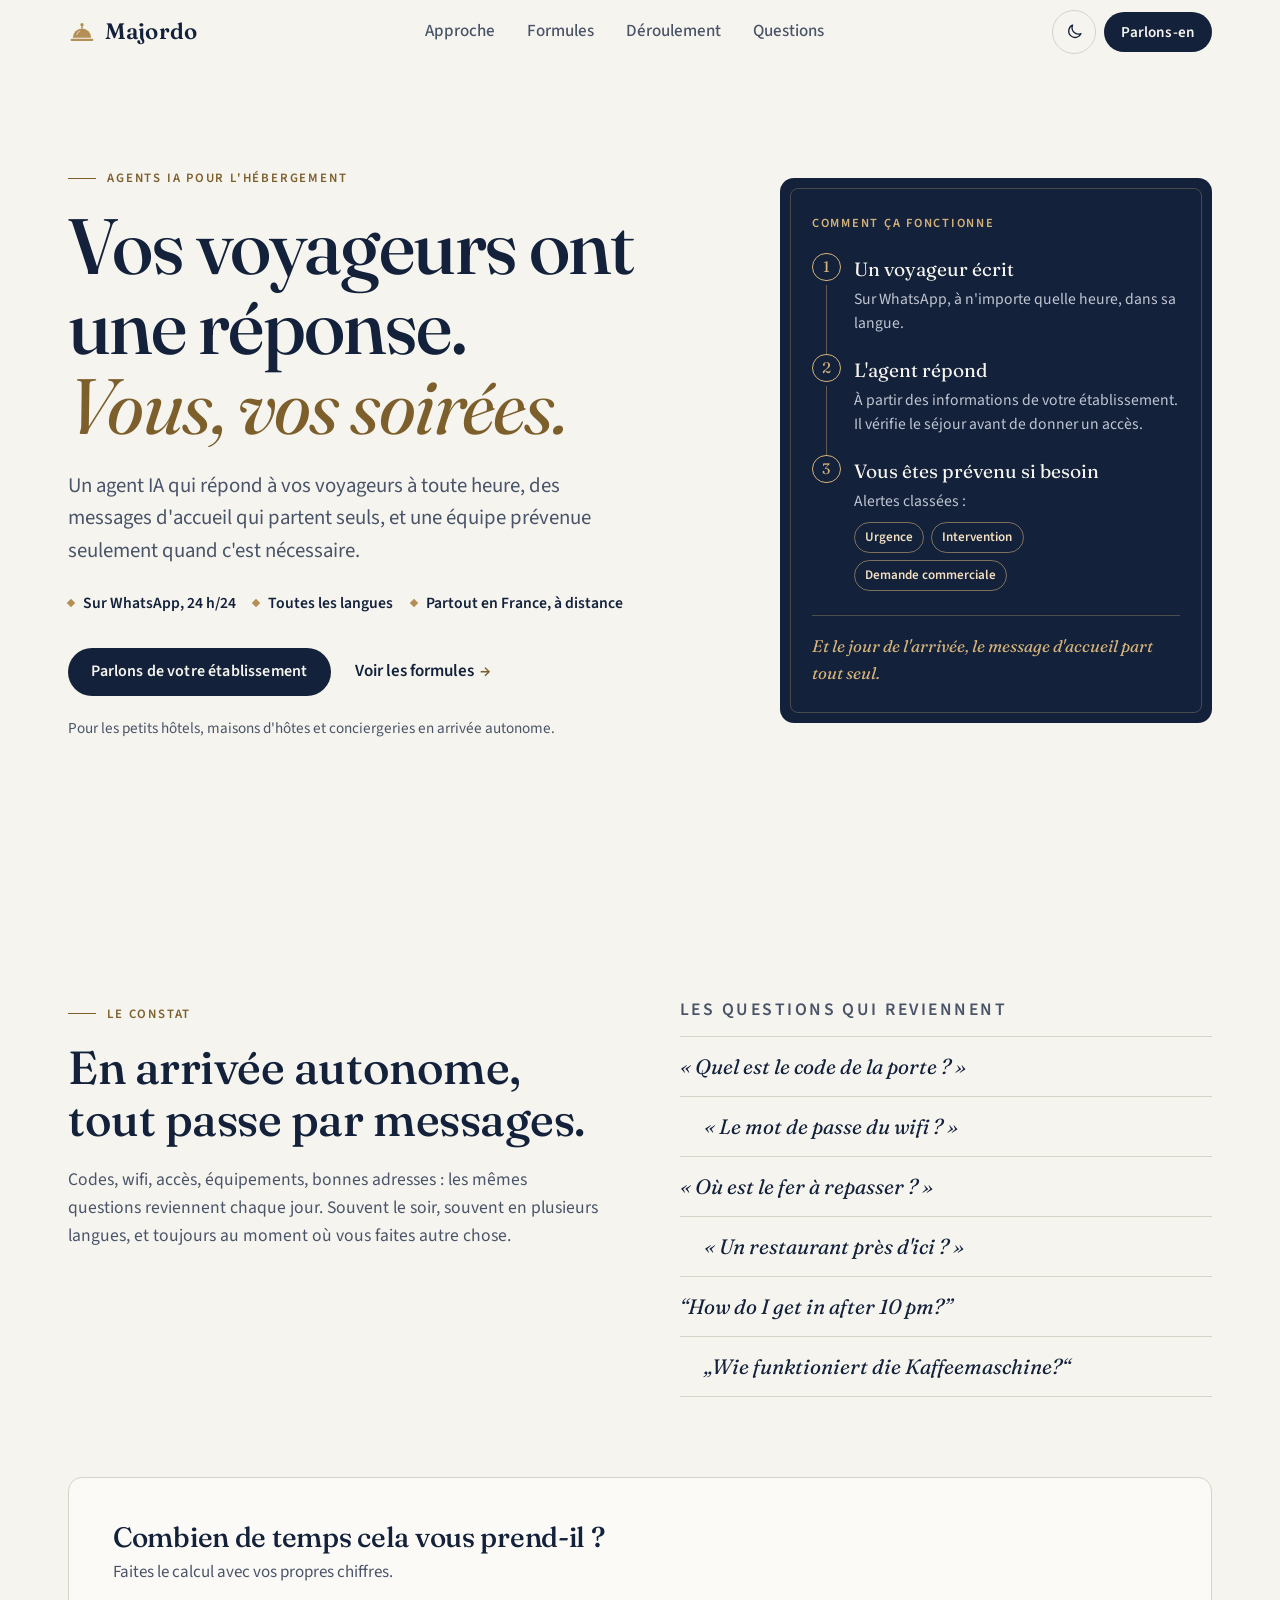
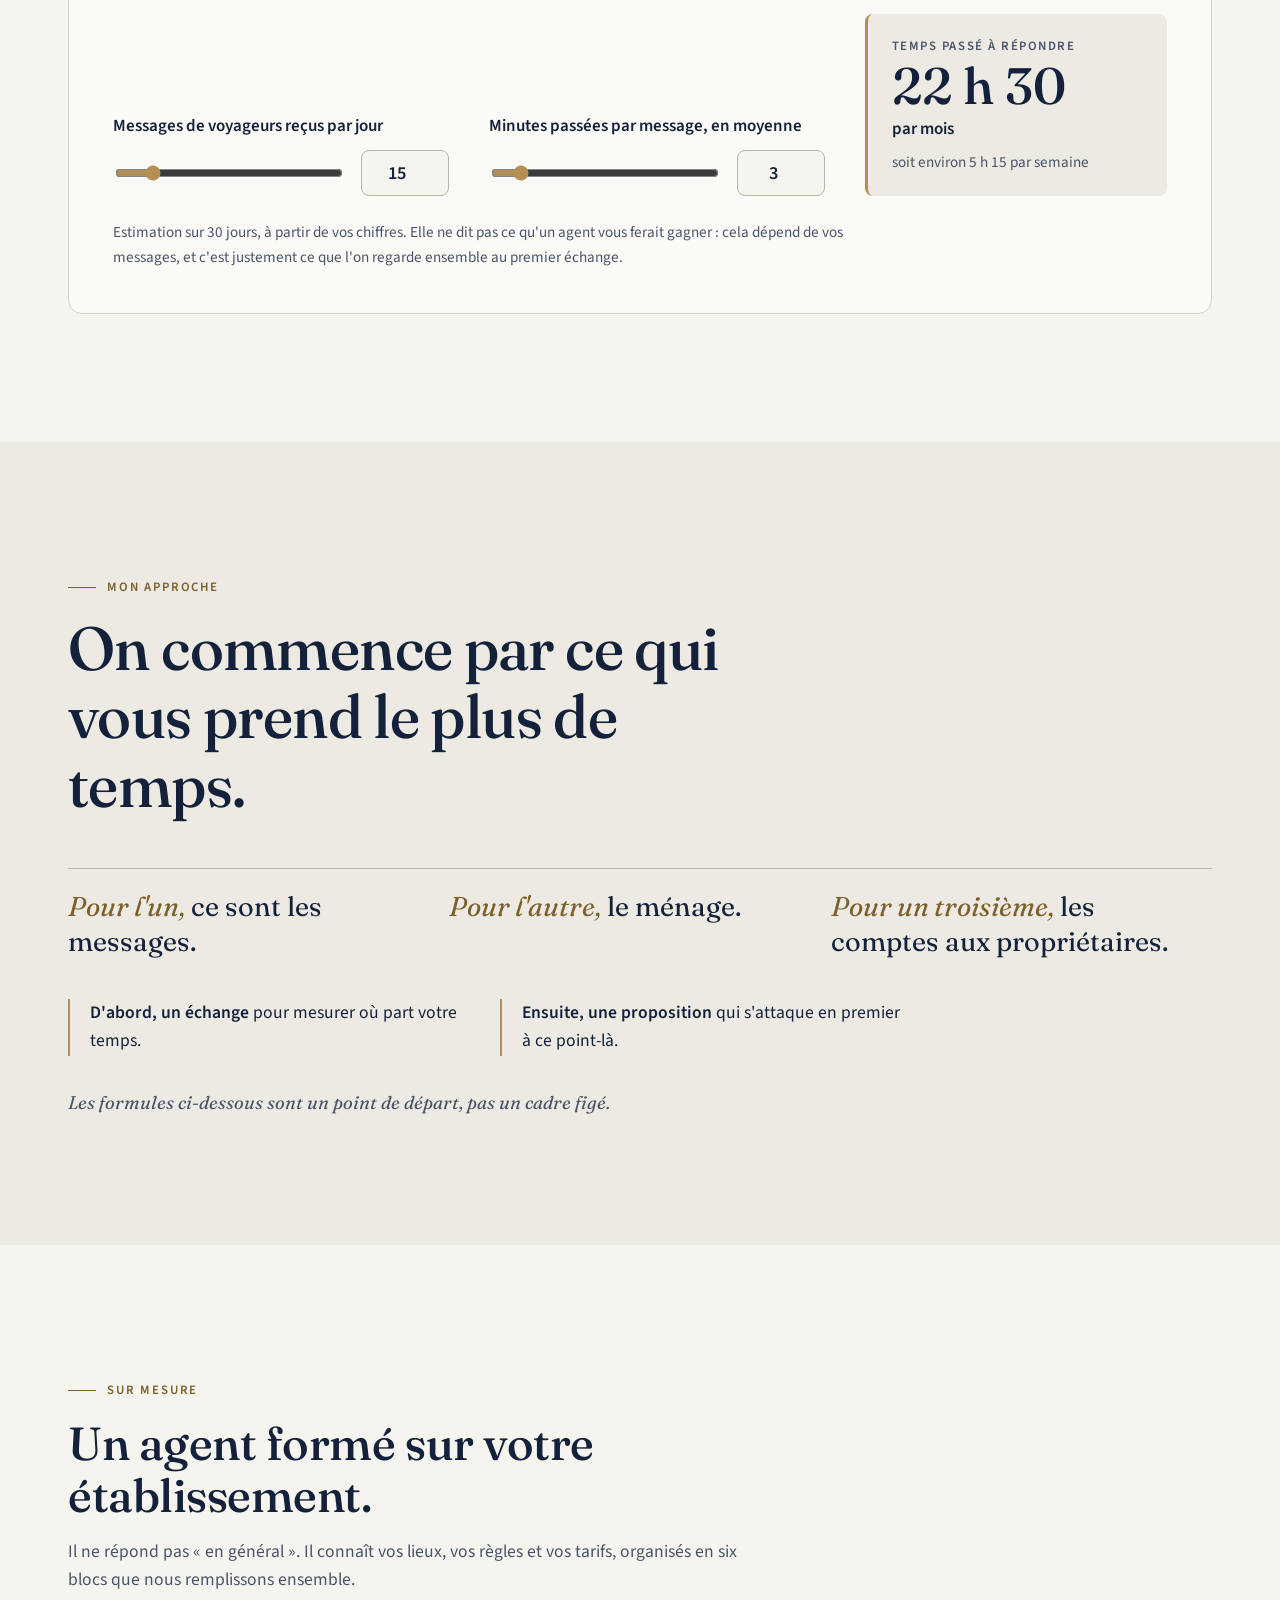
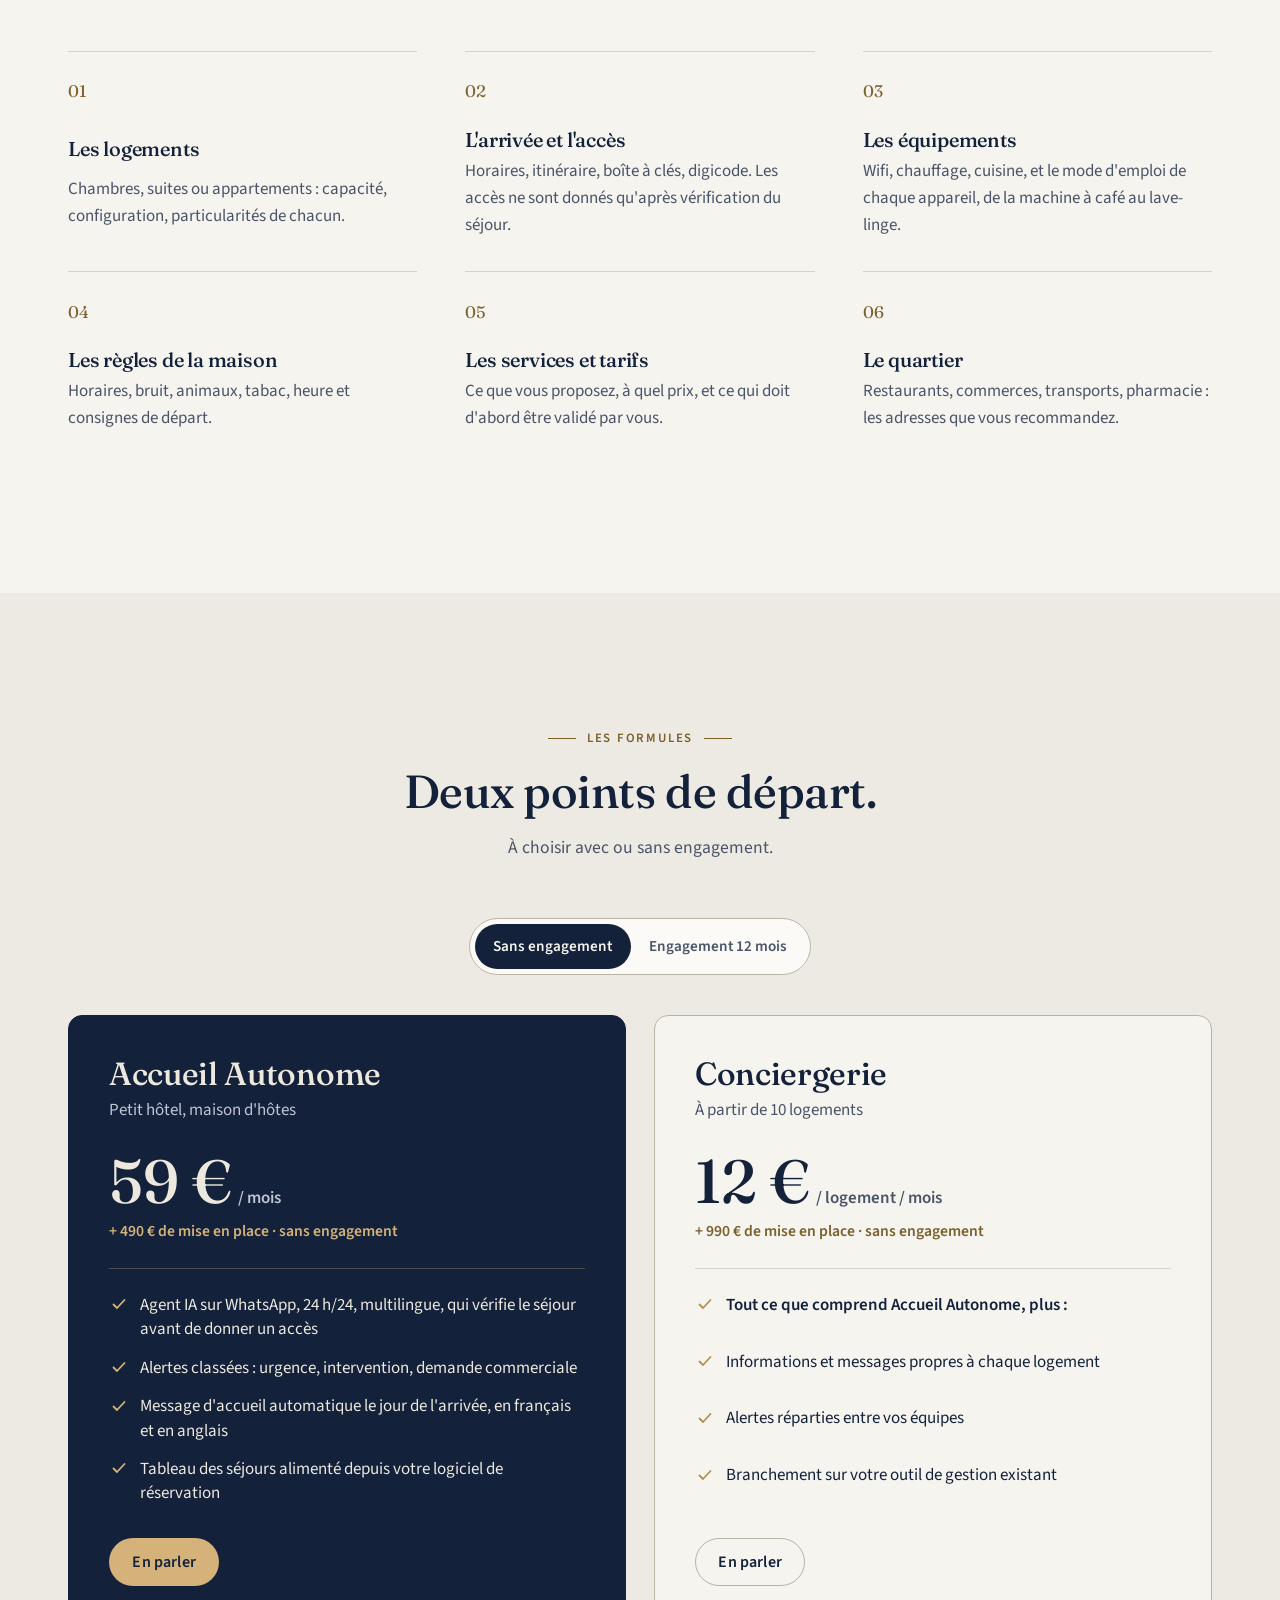
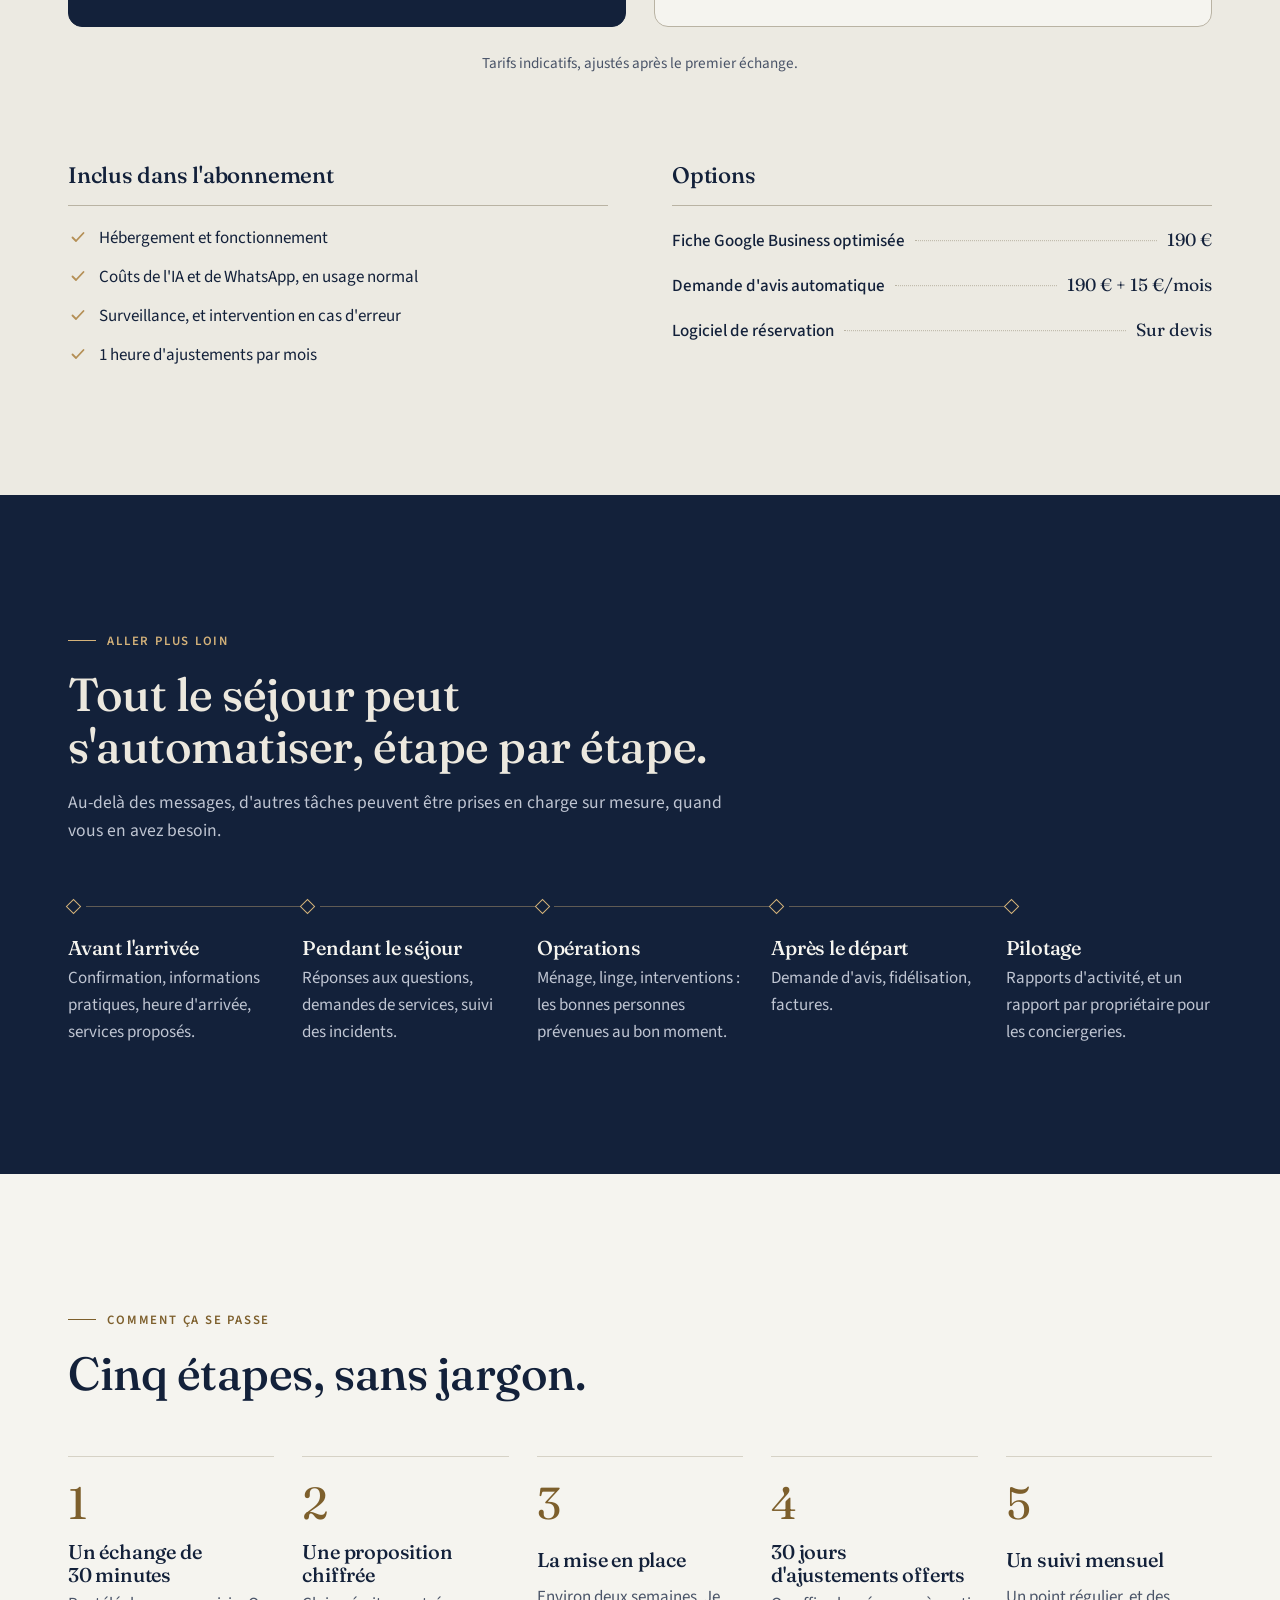
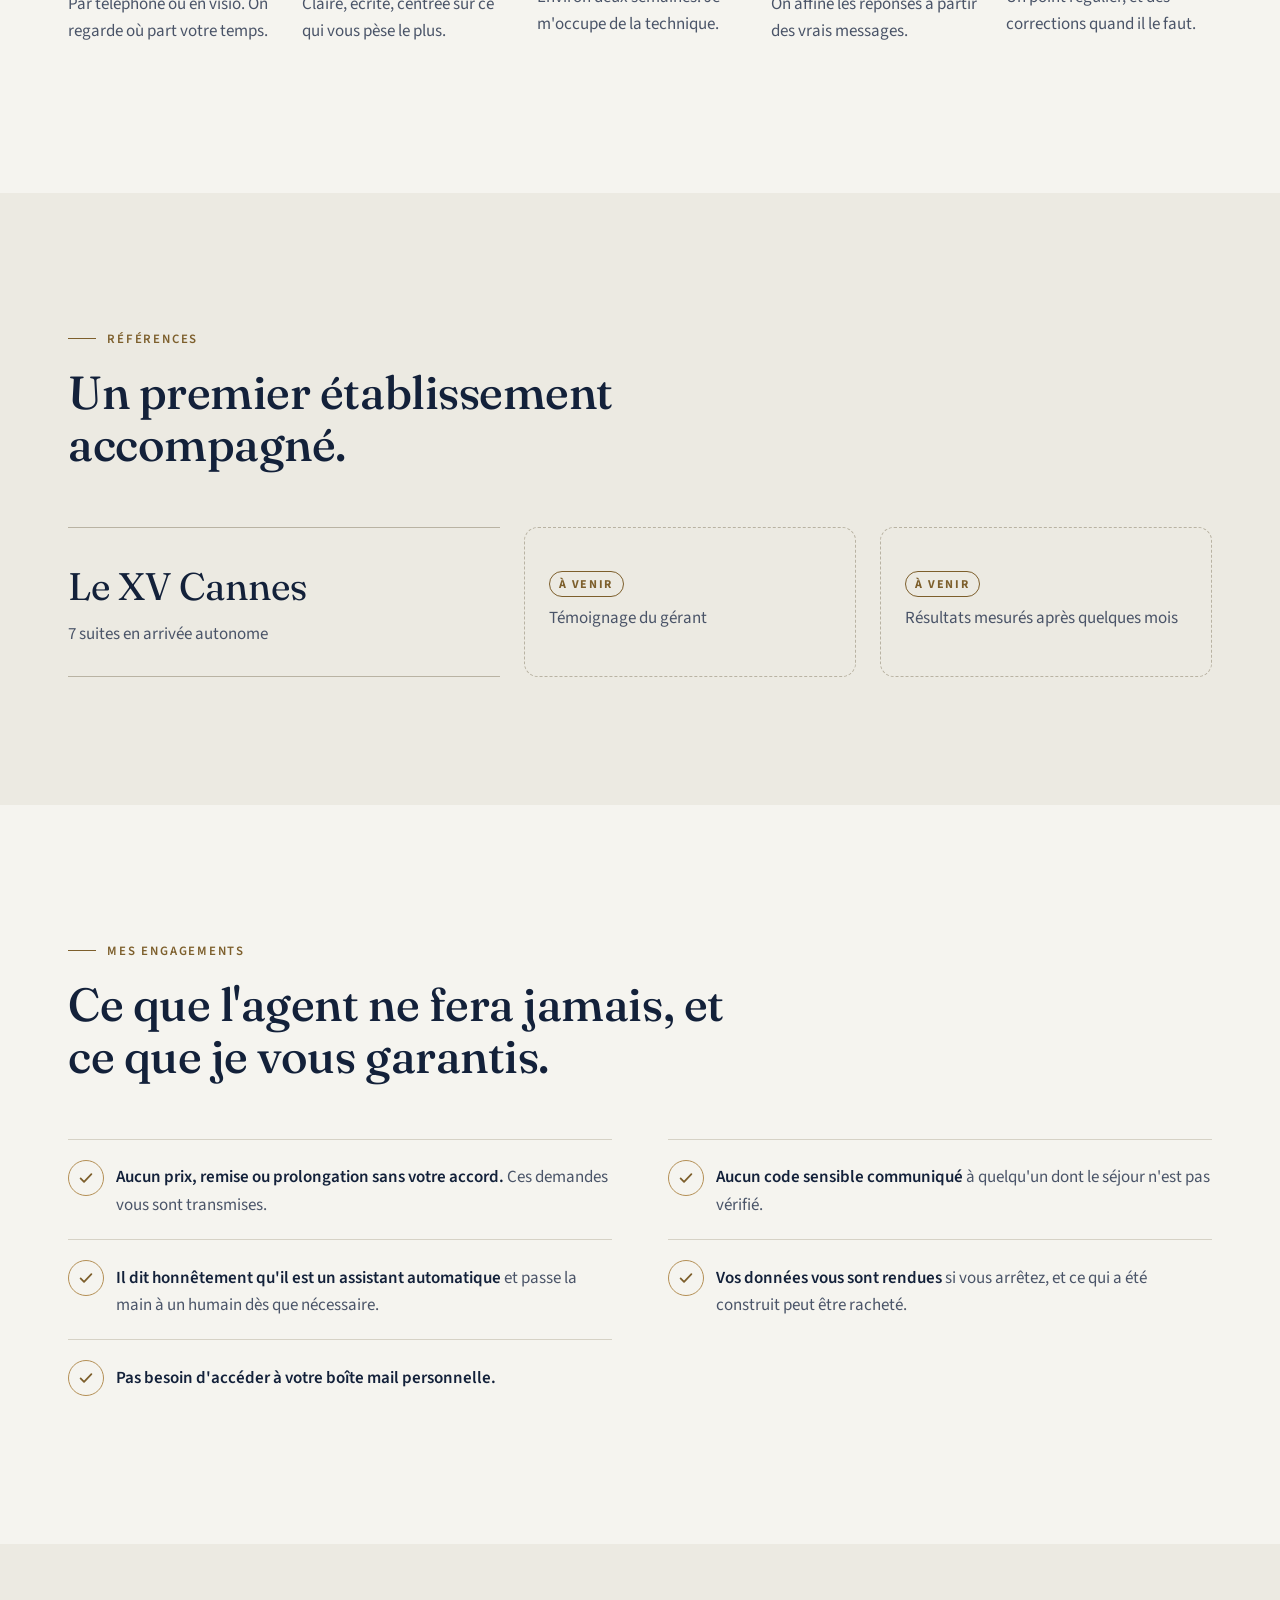
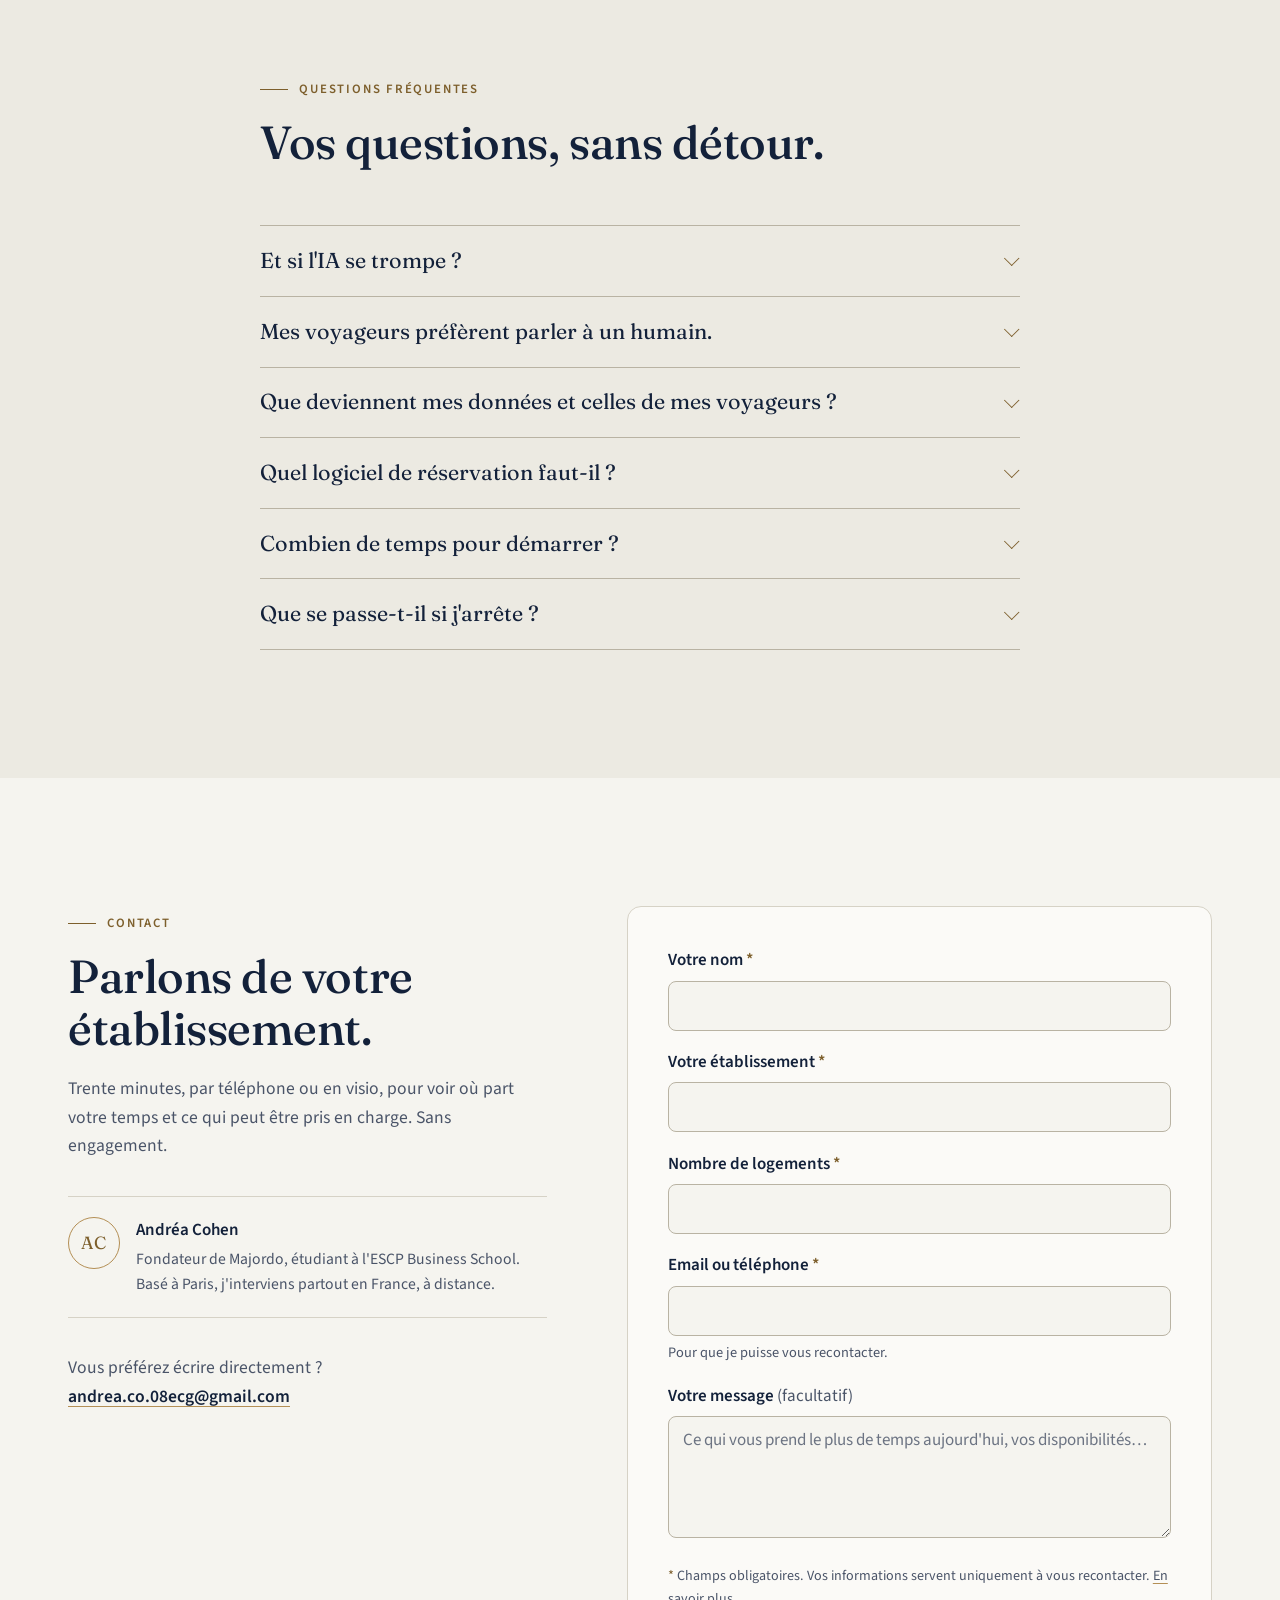
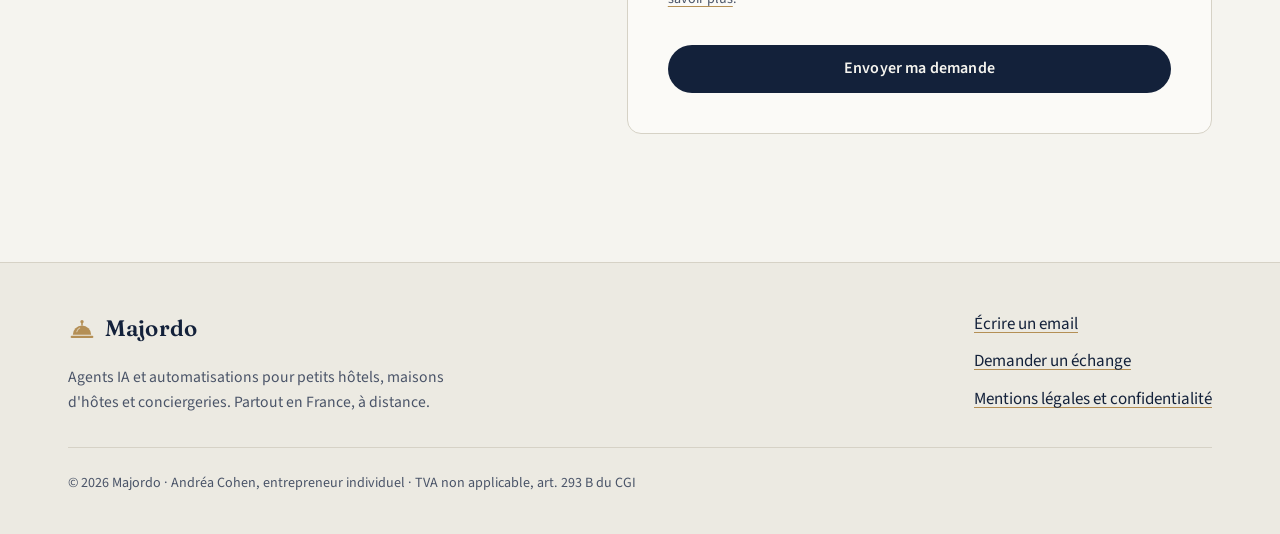
==== index.html @ 2e5bc63c "Site vitrine Majordo : accueil, mentions légales, styles, script et README Co-Authored-By: Claude Op" ====
<!doctype html>
<html lang="fr">
<head>
  <meta charset="utf-8">
  <meta name="viewport" content="width=device-width, initial-scale=1">
  <title>Majordo — Agent IA et automatisations pour petits hôtels et conciergeries</title>
  <meta name="description" content="Majordo installe un agent IA qui répond à vos voyageurs sur WhatsApp, 24 h/24 et dans toutes les langues, envoie les messages d'accueil et ne prévient votre équipe que lorsque c'est nécessaire. Petits hôtels, maisons d'hôtes, conciergeries, partout en France.">
  <meta name="theme-color" content="#F5F4EF" media="(prefers-color-scheme: light)">
  <meta name="theme-color" content="#0D1524" media="(prefers-color-scheme: dark)">
  <link rel="canonical" href="https://majordo.fr/">

  <!-- Open Graph (partage sur WhatsApp, LinkedIn, etc.) -->
  <meta property="og:type" content="website">
  <meta property="og:locale" content="fr_FR">
  <meta property="og:site_name" content="Majordo">
  <meta property="og:title" content="Majordo — Vos voyageurs ont une réponse. Vous, vos soirées.">
  <meta property="og:description" content="Un agent IA qui répond à vos voyageurs à toute heure, des messages d'accueil qui partent seuls, une équipe prévenue seulement quand c'est nécessaire.">
  <meta property="og:url" content="https://majordo.fr/">
  <meta property="og:image" content="https://majordo.fr/assets/og-image.png">
  <meta property="og:image:width" content="1200">
  <meta property="og:image:height" content="630">
  <meta property="og:image:alt" content="Logo Majordo, une cloche de réception, et le titre : Vos voyageurs ont une réponse. Vous, vos soirées.">
  <meta name="twitter:card" content="summary_large_image">

  <link rel="icon" href="assets/favicon.svg" type="image/svg+xml">
  <link rel="apple-touch-icon" href="assets/apple-touch-icon.png">

  <link rel="preconnect" href="https://fonts.googleapis.com">
  <link rel="preconnect" href="https://fonts.gstatic.com" crossorigin>
  <link rel="stylesheet" href="https://fonts.googleapis.com/css2?family=Fraunces:ital,opsz,wght@0,9..144,400;0,9..144,500;0,9..144,600;1,9..144,400;1,9..144,500&family=Source+Sans+3:wght@400;500;600;700&display=swap">
  <link rel="stylesheet" href="styles.css">

  <!-- Applique le thème choisi avant l'affichage (évite un flash) -->
  <script>
    (function () {
      document.documentElement.classList.add("js");
      try {
        var t = localStorage.getItem("majordo-theme");
        if (t === "light" || t === "dark") document.documentElement.setAttribute("data-theme", t);
      } catch (e) {}
    })();
  </script>
</head>
<body>
  <a class="skip-link" href="#contenu">Aller au contenu</a>

  <!-- Symbole du logo, réutilisé dans la page -->
  <svg width="0" height="0" style="position:absolute" aria-hidden="true" focusable="false">
    <symbol id="cloche" viewBox="0 0 32 32">
      <circle cx="16" cy="7.6" r="1.9" fill="currentColor"/>
      <rect x="15.1" y="9" width="1.8" height="3" fill="currentColor"/>
      <path d="M5.5 22.5a10.5 10.5 0 0 1 21 0z" fill="currentColor"/>
      <path d="M10 19.2a6.6 6.6 0 0 1 3.4-4.3" fill="none" stroke="var(--logo-shine, #fff)" stroke-width="1.2" stroke-linecap="round" opacity=".55"/>
      <rect x="3" y="23.8" width="26" height="2.6" rx="1.3" fill="currentColor"/>
    </symbol>
    <symbol id="coche" viewBox="0 0 20 20">
      <path d="M4.5 10.5l3.5 3.5 7.5-8" fill="none" stroke="currentColor" stroke-width="1.8" stroke-linecap="round" stroke-linejoin="round"/>
    </symbol>
  </svg>

  <header class="site-header" id="haut">
    <div class="container header-inner">
      <a class="logo" href="#haut" aria-label="Majordo, retour en haut de page">
        <svg class="logo-mark" aria-hidden="true"><use href="#cloche"/></svg>
        <span class="logo-word">Majordo</span>
      </a>
      <nav class="main-nav" aria-label="Navigation principale">
        <ul>
          <li><a href="#approche">Approche</a></li>
          <li><a href="#formules">Formules</a></li>
          <li><a href="#deroulement">Déroulement</a></li>
          <li><a href="#faq">Questions</a></li>
        </ul>
      </nav>
      <div class="header-actions">
        <button class="theme-toggle" type="button" aria-label="Activer le mode sombre" data-theme-toggle>
          <svg class="icon-moon" viewBox="0 0 24 24" aria-hidden="true"><path d="M20 14.5A8 8 0 0 1 9.5 4a8 8 0 1 0 10.5 10.5z" fill="none" stroke="currentColor" stroke-width="1.6" stroke-linejoin="round"/></svg>
          <svg class="icon-sun" viewBox="0 0 24 24" aria-hidden="true"><circle cx="12" cy="12" r="4" fill="none" stroke="currentColor" stroke-width="1.6"/><path d="M12 2.5v2.2M12 19.3v2.2M2.5 12h2.2M19.3 12h2.2M5.3 5.3l1.6 1.6M17.1 17.1l1.6 1.6M5.3 18.7l1.6-1.6M17.1 6.9l1.6-1.6" stroke="currentColor" stroke-width="1.6" stroke-linecap="round"/></svg>
        </button>
        <a class="btn btn-small" href="#contact">Parlons-en</a>
      </div>
    </div>
  </header>

  <main id="contenu">

    <!-- 1. HÉROS -->
    <section class="hero" aria-labelledby="titre-principal">
      <div class="container hero-grid">
        <div class="hero-text">
          <p class="eyebrow">Agents IA pour l'hébergement</p>
          <h1 id="titre-principal">Vos voyageurs ont une réponse. <em>Vous, vos soirées.</em></h1>
          <p class="lead">Un agent IA qui répond à vos voyageurs à toute heure, des messages d'accueil qui partent seuls, et une équipe prévenue seulement quand c'est nécessaire.</p>
          <ul class="hero-points" aria-label="En bref">
            <li>Sur WhatsApp, 24 h/24</li>
            <li>Toutes les langues</li>
            <li>Partout en France, à distance</li>
          </ul>
          <div class="hero-cta">
            <a class="btn btn-primary" href="#contact">Parlons de votre établissement</a>
            <a class="link-arrow" href="#formules">Voir les formules</a>
          </div>
          <p class="hero-for">Pour les petits hôtels, maisons d'hôtes et conciergeries en arrivée autonome.</p>
        </div>

        <figure class="flow" aria-labelledby="flow-titre">
          <figcaption id="flow-titre" class="flow-title">Comment ça fonctionne</figcaption>
          <ol class="flow-steps">
            <li>
              <span class="flow-step-title">Un voyageur écrit</span>
              <span class="flow-step-text">Sur WhatsApp, à n'importe quelle heure, dans sa langue.</span>
            </li>
            <li>
              <span class="flow-step-title">L'agent répond</span>
              <span class="flow-step-text">À partir des informations de votre établissement. Il vérifie le séjour avant de donner un accès.</span>
            </li>
            <li>
              <span class="flow-step-title">Vous êtes prévenu si besoin</span>
              <span class="flow-step-text">Alertes classées&nbsp;:</span>
              <span class="flow-tags"><span>Urgence</span><span>Intervention</span><span>Demande commerciale</span></span>
            </li>
          </ol>
          <p class="flow-foot">Et le jour de l'arrivée, le message d'accueil part tout seul.</p>
        </figure>
      </div>
    </section>

    <!-- 2. LE CONSTAT + CALCULATEUR -->
    <section class="section" id="constat" aria-labelledby="titre-constat">
      <div class="container">
        <div class="split">
          <div>
            <p class="eyebrow">Le constat</p>
            <h2 id="titre-constat">En arrivée autonome, tout passe par messages.</h2>
            <p>Codes, wifi, accès, équipements, bonnes adresses&nbsp;: les mêmes questions reviennent chaque jour. Souvent le soir, souvent en plusieurs langues, et toujours au moment où vous faites autre chose.</p>
          </div>
          <div class="questions">
            <p class="questions-label">Les questions qui reviennent</p>
            <ul>
              <li lang="fr">«&nbsp;Quel est le code de la porte&nbsp;?&nbsp;»</li>
              <li lang="fr">«&nbsp;Le mot de passe du wifi&nbsp;?&nbsp;»</li>
              <li lang="fr">«&nbsp;Où est le fer à repasser&nbsp;?&nbsp;»</li>
              <li lang="fr">«&nbsp;Un restaurant près d'ici&nbsp;?&nbsp;»</li>
              <li lang="en">“How do I get in after 10 pm?”</li>
              <li lang="de">„Wie funktioniert die Kaffeemaschine?“</li>
            </ul>
          </div>
        </div>

        <div class="calc" id="calculateur" aria-labelledby="titre-calc">
          <div class="calc-head">
            <h3 id="titre-calc">Combien de temps cela vous prend-il&nbsp;?</h3>
            <p>Faites le calcul avec vos propres chiffres.</p>
          </div>
          <form class="calc-form" data-calc onsubmit="return false">
            <div class="calc-field">
              <label for="calc-messages">Messages de voyageurs reçus par jour</label>
              <div class="calc-input">
                <input type="range" id="calc-messages-range" min="1" max="100" step="1" value="15" aria-hidden="true" tabindex="-1" data-sync="calc-messages">
                <input type="number" id="calc-messages" inputmode="numeric" min="0" max="1000" step="1" value="15">
              </div>
            </div>
            <div class="calc-field">
              <label for="calc-minutes">Minutes passées par message, en moyenne</label>
              <div class="calc-input">
                <input type="range" id="calc-minutes-range" min="1" max="20" step="1" value="3" aria-hidden="true" tabindex="-1" data-sync="calc-minutes">
                <input type="number" id="calc-minutes" inputmode="decimal" min="0" max="120" step="0.5" value="3">
              </div>
            </div>
            <output class="calc-result" for="calc-messages calc-minutes" aria-live="polite">
              <span class="calc-result-label">Temps passé à répondre</span>
              <span class="calc-result-value" data-calc-hours>22 h 30</span>
              <span class="calc-result-unit">par mois</span>
              <span class="calc-result-sub" data-calc-sub>soit environ 5 h 15 par semaine</span>
            </output>
          </form>
          <p class="calc-note">Estimation sur 30 jours, à partir de vos chiffres. Elle ne dit pas ce qu'un agent vous ferait gagner&nbsp;: cela dépend de vos messages, et c'est justement ce que l'on regarde ensemble au premier échange.</p>
        </div>
      </div>
    </section>

    <!-- 3. MON APPROCHE -->
    <section class="section section-alt" id="approche" aria-labelledby="titre-approche">
      <div class="container">
        <p class="eyebrow">Mon approche</p>
        <h2 id="titre-approche" class="h2-large">On commence par ce qui vous prend le plus de temps.</h2>
        <ul class="approach-cases">
          <li><span>Pour l'un,</span> ce sont les messages.</li>
          <li><span>Pour l'autre,</span> le ménage.</li>
          <li><span>Pour un troisième,</span> les comptes aux propriétaires.</li>
        </ul>
        <div class="approach-steps">
          <p><strong>D'abord, un échange</strong> pour mesurer où part votre temps.</p>
          <p><strong>Ensuite, une proposition</strong> qui s'attaque en premier à ce point-là.</p>
        </div>
        <p class="approach-note">Les formules ci-dessous sont un point de départ, pas un cadre figé.</p>
      </div>
    </section>

    <!-- 4. UN AGENT FORMÉ SUR VOTRE ÉTABLISSEMENT -->
    <section class="section" id="agent" aria-labelledby="titre-agent">
      <div class="container">
        <div class="section-head">
          <p class="eyebrow">Sur mesure</p>
          <h2 id="titre-agent">Un agent formé sur votre établissement.</h2>
          <p>Il ne répond pas «&nbsp;en général&nbsp;». Il connaît vos lieux, vos règles et vos tarifs, organisés en six blocs que nous remplissons ensemble.</p>
        </div>
        <ol class="blocks">
          <li>
            <h3>Les logements</h3>
            <p>Chambres, suites ou appartements&nbsp;: capacité, configuration, particularités de chacun.</p>
          </li>
          <li>
            <h3>L'arrivée et l'accès</h3>
            <p>Horaires, itinéraire, boîte à clés, digicode. Les accès ne sont donnés qu'après vérification du séjour.</p>
          </li>
          <li>
            <h3>Les équipements</h3>
            <p>Wifi, chauffage, cuisine, et le mode d'emploi de chaque appareil, de la machine à café au lave-linge.</p>
          </li>
          <li>
            <h3>Les règles de la maison</h3>
            <p>Horaires, bruit, animaux, tabac, heure et consignes de départ.</p>
          </li>
          <li>
            <h3>Les services et tarifs</h3>
            <p>Ce que vous proposez, à quel prix, et ce qui doit d'abord être validé par vous.</p>
          </li>
          <li>
            <h3>Le quartier</h3>
            <p>Restaurants, commerces, transports, pharmacie&nbsp;: les adresses que vous recommandez.</p>
          </li>
        </ol>
      </div>
    </section>

    <!-- 5–7. FORMULES, INCLUS, OPTIONS -->
    <section class="section section-alt" id="formules" aria-labelledby="titre-formules">
      <div class="container">
        <div class="section-head section-head-center">
          <p class="eyebrow">Les formules</p>
          <h2 id="titre-formules">Deux points de départ.</h2>
          <p>À choisir avec ou sans engagement.</p>
        </div>

        <fieldset class="switch" data-billing>
          <legend class="visually-hidden">Type d'engagement</legend>
          <input type="radio" name="billing" id="billing-flex" value="flex" checked>
          <label for="billing-flex">Sans engagement</label>
          <input type="radio" name="billing" id="billing-commit" value="commit">
          <label for="billing-commit">Engagement 12&nbsp;mois</label>
        </fieldset>

        <div class="plans">
          <article class="plan plan-ink" aria-labelledby="plan-accueil">
            <header class="plan-head">
              <h3 id="plan-accueil">Accueil Autonome</h3>
              <p class="plan-for">Petit hôtel, maison d'hôtes</p>
            </header>
            <p class="plan-price" aria-live="polite">
              <span class="plan-amount"><span data-flex="59" data-commit="89">59</span>&nbsp;€</span>
              <span class="plan-per">/ mois</span>
            </p>
            <p class="plan-setup" data-flex="+ 490 € de mise en place · sans engagement" data-commit="Mise en place offerte · engagement 12 mois">+ 490 € de mise en place · sans engagement</p>
            <ul class="plan-list">
              <li><svg aria-hidden="true"><use href="#coche"/></svg>Agent IA sur WhatsApp, 24 h/24, multilingue, qui vérifie le séjour avant de donner un accès</li>
              <li><svg aria-hidden="true"><use href="#coche"/></svg>Alertes classées&nbsp;: urgence, intervention, demande commerciale</li>
              <li><svg aria-hidden="true"><use href="#coche"/></svg>Message d'accueil automatique le jour de l'arrivée, en français et en anglais</li>
              <li><svg aria-hidden="true"><use href="#coche"/></svg>Tableau des séjours alimenté depuis votre logiciel de réservation</li>
            </ul>
            <a class="btn btn-brass" href="#contact" data-plan-link="Accueil Autonome">En parler</a>
          </article>

          <article class="plan" aria-labelledby="plan-conciergerie">
            <header class="plan-head">
              <h3 id="plan-conciergerie">Conciergerie</h3>
              <p class="plan-for">À partir de 10 logements</p>
            </header>
            <p class="plan-price" aria-live="polite">
              <span class="plan-amount"><span data-flex="12" data-commit="15">12</span>&nbsp;€</span>
              <span class="plan-per">/ logement / mois</span>
            </p>
            <p class="plan-setup" data-flex="+ 990 € de mise en place · sans engagement" data-commit="Mise en place offerte · engagement 12 mois">+ 990 € de mise en place · sans engagement</p>
            <ul class="plan-list">
              <li class="plan-list-lead"><svg aria-hidden="true"><use href="#coche"/></svg>Tout ce que comprend Accueil Autonome, plus&nbsp;:</li>
              <li><svg aria-hidden="true"><use href="#coche"/></svg>Informations et messages propres à chaque logement</li>
              <li><svg aria-hidden="true"><use href="#coche"/></svg>Alertes réparties entre vos équipes</li>
              <li><svg aria-hidden="true"><use href="#coche"/></svg>Branchement sur votre outil de gestion existant</li>
            </ul>
            <a class="btn btn-outline" href="#contact" data-plan-link="Conciergerie">En parler</a>
          </article>
        </div>
        <p class="plans-note">Tarifs indicatifs, ajustés après le premier échange.</p>

        <div class="extras">
          <div class="extras-col">
            <h3 class="h-rule">Inclus dans l'abonnement</h3>
            <ul class="check-list">
              <li><svg aria-hidden="true"><use href="#coche"/></svg>Hébergement et fonctionnement</li>
              <li><svg aria-hidden="true"><use href="#coche"/></svg>Coûts de l'IA et de WhatsApp, en usage normal</li>
              <li><svg aria-hidden="true"><use href="#coche"/></svg>Surveillance, et intervention en cas d'erreur</li>
              <li><svg aria-hidden="true"><use href="#coche"/></svg>1 heure d'ajustements par mois</li>
            </ul>
          </div>
          <div class="extras-col">
            <h3 class="h-rule">Options</h3>
            <dl class="menu">
              <div class="menu-row">
                <dt>Fiche Google Business optimisée</dt>
                <dd>190&nbsp;€</dd>
              </div>
              <div class="menu-row">
                <dt>Demande d'avis automatique</dt>
                <dd>190&nbsp;€ + 15&nbsp;€/mois</dd>
              </div>
              <div class="menu-row">
                <dt>Logiciel de réservation</dt>
                <dd>Sur devis</dd>
              </div>
            </dl>
          </div>
        </div>
      </div>
    </section>

    <!-- 8. ALLER PLUS LOIN -->
    <section class="section section-ink" id="sur-mesure" aria-labelledby="titre-sur-mesure">
      <div class="container">
        <div class="section-head">
          <p class="eyebrow">Aller plus loin</p>
          <h2 id="titre-sur-mesure">Tout le séjour peut s'automatiser, étape par étape.</h2>
          <p>Au-delà des messages, d'autres tâches peuvent être prises en charge sur mesure, quand vous en avez besoin.</p>
        </div>
        <ol class="timeline">
          <li>
            <h3>Avant l'arrivée</h3>
            <p>Confirmation, informations pratiques, heure d'arrivée, services proposés.</p>
          </li>
          <li>
            <h3>Pendant le séjour</h3>
            <p>Réponses aux questions, demandes de services, suivi des incidents.</p>
          </li>
          <li>
            <h3>Opérations</h3>
            <p>Ménage, linge, interventions&nbsp;: les bonnes personnes prévenues au bon moment.</p>
          </li>
          <li>
            <h3>Après le départ</h3>
            <p>Demande d'avis, fidélisation, factures.</p>
          </li>
          <li>
            <h3>Pilotage</h3>
            <p>Rapports d'activité, et un rapport par propriétaire pour les conciergeries.</p>
          </li>
        </ol>
      </div>
    </section>

    <!-- 9. COMMENT ÇA SE PASSE -->
    <section class="section" id="deroulement" aria-labelledby="titre-deroulement">
      <div class="container">
        <div class="section-head">
          <p class="eyebrow">Comment ça se passe</p>
          <h2 id="titre-deroulement">Cinq étapes, sans jargon.</h2>
        </div>
        <ol class="steps">
          <li>
            <h3>Un échange de 30&nbsp;minutes</h3>
            <p>Par téléphone ou en visio. On regarde où part votre temps.</p>
          </li>
          <li>
            <h3>Une proposition chiffrée</h3>
            <p>Claire, écrite, centrée sur ce qui vous pèse le plus.</p>
          </li>
          <li>
            <h3>La mise en place</h3>
            <p>Environ deux semaines. Je m'occupe de la technique.</p>
          </li>
          <li>
            <h3>30 jours d'ajustements offerts</h3>
            <p>On affine les réponses à partir des vrais messages.</p>
          </li>
          <li>
            <h3>Un suivi mensuel</h3>
            <p>Un point régulier, et des corrections quand il le faut.</p>
          </li>
        </ol>
      </div>
    </section>

    <!-- RÉFÉRENCES -->
    <section class="section section-alt" id="references" aria-labelledby="titre-references">
      <div class="container">
        <div class="section-head">
          <p class="eyebrow">Références</p>
          <h2 id="titre-references">Un premier établissement accompagné.</h2>
        </div>
        <div class="refs">
          <div class="ref-main">
            <p class="ref-name">Le XV Cannes</p>
            <p class="ref-desc">7 suites en arrivée autonome</p>
          </div>
          <div class="placeholder" role="note">
            <span class="placeholder-tag">À venir</span>
            <p>Témoignage du gérant</p>
          </div>
          <div class="placeholder" role="note">
            <span class="placeholder-tag">À venir</span>
            <p>Résultats mesurés après quelques mois</p>
          </div>
        </div>
      </div>
    </section>

    <!-- 10. ENGAGEMENTS -->
    <section class="section" id="engagements" aria-labelledby="titre-engagements">
      <div class="container">
        <div class="section-head">
          <p class="eyebrow">Mes engagements</p>
          <h2 id="titre-engagements">Ce que l'agent ne fera jamais, et ce que je vous garantis.</h2>
        </div>
        <ul class="promises">
          <li>
            <svg aria-hidden="true"><use href="#coche"/></svg>
            <p><strong>Aucun prix, remise ou prolongation sans votre accord.</strong> Ces demandes vous sont transmises.</p>
          </li>
          <li>
            <svg aria-hidden="true"><use href="#coche"/></svg>
            <p><strong>Aucun code sensible communiqué</strong> à quelqu'un dont le séjour n'est pas vérifié.</p>
          </li>
          <li>
            <svg aria-hidden="true"><use href="#coche"/></svg>
            <p><strong>Il dit honnêtement qu'il est un assistant automatique</strong> et passe la main à un humain dès que nécessaire.</p>
          </li>
          <li>
            <svg aria-hidden="true"><use href="#coche"/></svg>
            <p><strong>Vos données vous sont rendues</strong> si vous arrêtez, et ce qui a été construit peut être racheté.</p>
          </li>
          <li>
            <svg aria-hidden="true"><use href="#coche"/></svg>
            <p><strong>Pas besoin d'accéder à votre boîte mail personnelle.</strong></p>
          </li>
        </ul>
      </div>
    </section>

    <!-- 11. FAQ -->
    <section class="section section-alt" id="faq" aria-labelledby="titre-faq">
      <div class="container container-narrow">
        <div class="section-head">
          <p class="eyebrow">Questions fréquentes</p>
          <h2 id="titre-faq">Vos questions, sans détour.</h2>
        </div>
        <div class="faq">
          <details>
            <summary>Et si l'IA se trompe&nbsp;?</summary>
            <div class="faq-body">
              <p>L'agent répond uniquement à partir des informations de votre établissement, que vous avez relues. Quand il ne sait pas, il le dit et vous prévient plutôt que d'inventer. Les sujets sensibles (prix, remises, prolongations, codes) sont verrouillés. Je surveille le fonctionnement et j'interviens en cas d'erreur&nbsp;; les 30&nbsp;premiers jours servent justement à corriger ce qui doit l'être.</p>
            </div>
          </details>
          <details>
            <summary>Mes voyageurs préfèrent parler à un humain.</summary>
            <div class="faq-body">
              <p>L'agent se présente comme un assistant automatique, sans faire semblant. Dès qu'un voyageur demande une personne, ou que la situation l'exige, la demande vous est transmise. Dans les faits, beaucoup de questions (wifi, code, horaires) attendent surtout une réponse rapide&nbsp;; vous gardez la main sur tout le reste.</p>
            </div>
          </details>
          <details>
            <summary>Que deviennent mes données et celles de mes voyageurs&nbsp;?</summary>
            <div class="faq-body">
              <p>Elles servent uniquement à faire fonctionner votre service. Je n'ai pas besoin d'accéder à votre boîte mail personnelle. Les outils utilisés et l'endroit où les données sont hébergées vous sont présentés dans la proposition. Si vous arrêtez, vos données vous sont rendues.</p>
            </div>
          </details>
          <details>
            <summary>Quel logiciel de réservation faut-il&nbsp;?</summary>
            <div class="faq-body">
              <p>Vous gardez le vôtre. Le tableau des séjours est alimenté depuis votre logiciel actuel&nbsp;; la manière de s'y brancher dépend de ce qu'il permet, et on le vérifie lors du premier échange. Si vous n'en avez pas, un logiciel de réservation peut être mis en place sur devis.</p>
            </div>
          </details>
          <details>
            <summary>Combien de temps pour démarrer&nbsp;?</summary>
            <div class="faq-body">
              <p>Comptez environ deux semaines entre la validation de la proposition et la mise en service. De votre côté, il faut surtout rassembler les informations de l'établissement (accès, équipements, règles, adresses)&nbsp;: je vous guide, et aucune compétence technique n'est nécessaire.</p>
            </div>
          </details>
          <details>
            <summary>Que se passe-t-il si j'arrête&nbsp;?</summary>
            <div class="faq-body">
              <p>Sans engagement, vous arrêtez quand vous le souhaitez, selon les conditions prévues dans la proposition. Avec l'engagement de 12&nbsp;mois, l'abonnement court jusqu'à son terme. Dans les deux cas, vos données vous sont rendues, et vous pouvez racheter ce qui a été construit pour continuer à l'utiliser.</p>
            </div>
          </details>
        </div>
      </div>
    </section>

    <!-- 12. CONTACT -->
    <section class="section" id="contact" aria-labelledby="titre-contact">
      <div class="container contact-grid">
        <div class="contact-intro">
          <p class="eyebrow">Contact</p>
          <h2 id="titre-contact">Parlons de votre établissement.</h2>
          <p>Trente minutes, par téléphone ou en visio, pour voir où part votre temps et ce qui peut être pris en charge. Sans engagement.</p>

          <div class="founder">
            <div class="founder-mono" aria-hidden="true">AC</div>
            <div>
              <p class="founder-name">Andréa Cohen</p>
              <p class="founder-role">Fondateur de Majordo, étudiant à l'ESCP Business School. Basé à Paris, j'interviens partout en France, à distance.</p>
            </div>
          </div>

          <p class="contact-direct">Vous préférez écrire directement&nbsp;?<br>
            <a data-contact-email href="#contact">par email</a><span data-contact-phone-wrap hidden> · <a data-contact-phone href="#contact"></a></span>
          </p>
        </div>

        <form class="contact-form" data-contact-form novalidate>
          <div class="field">
            <label for="f-nom">Votre nom <span class="req" aria-hidden="true">*</span></label>
            <input id="f-nom" name="nom" type="text" autocomplete="name" required maxlength="120" aria-describedby="f-nom-err">
            <p class="field-error" id="f-nom-err" aria-live="polite"></p>
          </div>
          <div class="field">
            <label for="f-etab">Votre établissement <span class="req" aria-hidden="true">*</span></label>
            <input id="f-etab" name="etablissement" type="text" autocomplete="organization" required maxlength="160" aria-describedby="f-etab-err">
            <p class="field-error" id="f-etab-err" aria-live="polite"></p>
          </div>
          <div class="field">
            <label for="f-logements">Nombre de logements <span class="req" aria-hidden="true">*</span></label>
            <input id="f-logements" name="logements" type="number" inputmode="numeric" min="1" max="2000" step="1" required aria-describedby="f-logements-err">
            <p class="field-error" id="f-logements-err" aria-live="polite"></p>
          </div>
          <div class="field">
            <label for="f-contact">Email ou téléphone <span class="req" aria-hidden="true">*</span></label>
            <input id="f-contact" name="contact" type="text" autocomplete="email" required maxlength="160" aria-describedby="f-contact-hint f-contact-err">
            <p class="field-hint" id="f-contact-hint">Pour que je puisse vous recontacter.</p>
            <p class="field-error" id="f-contact-err" aria-live="polite"></p>
          </div>
          <div class="field">
            <label for="f-message">Votre message <span class="field-optional">(facultatif)</span></label>
            <textarea id="f-message" name="message" rows="4" maxlength="2000" placeholder="Ce qui vous prend le plus de temps aujourd'hui, vos disponibilités…"></textarea>
          </div>
          <!-- Champ piège anti-robots : laissé vide par les humains -->
          <div class="hp" aria-hidden="true">
            <label for="f-site">Ne pas remplir</label>
            <input id="f-site" name="site_web" type="text" tabindex="-1" autocomplete="off">
          </div>
          <p class="form-legal"><span class="req" aria-hidden="true">*</span> Champs obligatoires. Vos informations servent uniquement à vous recontacter. <a href="mentions-legales.html#donnees">En savoir plus</a>.</p>
          <button class="btn btn-primary btn-block" type="submit" data-submit>Envoyer ma demande</button>
          <div class="form-status" data-form-status role="status" aria-live="polite" tabindex="-1"></div>
        </form>
      </div>
    </section>
  </main>

  <footer class="site-footer">
    <div class="container footer-inner">
      <div class="footer-brand">
        <a class="logo" href="#haut" aria-label="Majordo, retour en haut de page">
          <svg class="logo-mark" aria-hidden="true"><use href="#cloche"/></svg>
          <span class="logo-word">Majordo</span>
        </a>
        <p>Agents IA et automatisations pour petits hôtels, maisons d'hôtes et conciergeries. Partout en France, à distance.</p>
      </div>
      <ul class="footer-links">
        <li><a data-contact-email data-keep-text href="#contact">Écrire un email</a></li>
        <li><a href="#contact">Demander un échange</a></li>
        <li><a href="mentions-legales.html">Mentions légales et confidentialité</a></li>
      </ul>
      <p class="footer-legal">© <span data-year>2026</span> Majordo · Andréa Cohen, entrepreneur individuel · TVA non applicable, art. 293&nbsp;B du CGI</p>
    </div>
  </footer>

  <script src="script.js" defer></script>
</body>
</html>
---- styles.css ----
/* ==========================================================================
   Majordo — feuille de style
   Mobile d'abord. Couleurs dans les variables ci-dessous (:root).
   ========================================================================== */

/* ---------- Couleurs et typographie ---------- */
:root {
  --ivory: #F5F4EF;        /* fond principal, ivoire froid */
  --ivory-2: #ECEAE2;      /* fond des sections alternées */
  --paper: #FBFAF7;        /* champs, encarts */
  --ink: #13213A;          /* bleu marine profond */
  --ink-2: #1C2D4C;
  --text: #13213A;
  --muted: #4A5468;
  --line: #D6D2C6;
  --line-strong: #B9B3A3;
  --brass: #B48F55;        /* laiton, décoratif */
  --brass-light: #D4B27A;  /* laiton sur fond marine */
  --brass-ink: #7D5F2C;    /* laiton lisible sur ivoire (contraste AA) */
  --danger: #A33A2B;
  --success: #2F6B4A;
  --focus: #B48F55;

  --bg: var(--ivory);
  --bg-alt: var(--ivory-2);
  --surface: var(--paper);
  --accent-text: var(--brass-ink);
  --btn-bg: var(--ink);
  --btn-text: var(--ivory);
  --logo-shine: var(--ivory);
  --header-bg: rgba(245, 244, 239, 0.88);

  --serif: "Fraunces", "Iowan Old Style", "Palatino Linotype", Palatino, Georgia, serif;
  --sans: "Source Sans 3", -apple-system, BlinkMacSystemFont, "Segoe UI", Roboto, "Helvetica Neue", Arial, sans-serif;

  --radius: 14px;
  --radius-sm: 8px;
  --gutter: 1.25rem;
  --section-y: clamp(4.5rem, 11vw, 8rem);

  color-scheme: light;
}

/* Mode sombre : préférence du système, sauf si l'utilisateur a choisi « clair » */
@media (prefers-color-scheme: dark) {
  :root:not([data-theme="light"]) {
    --bg: #0D1524;
    --bg-alt: #111B2E;
    --surface: #16223A;
    --text: #ECE8DE;
    --muted: #A9B0BF;
    --line: #25324D;
    --line-strong: #3A4868;
    --accent-text: #D4B27A;
    --btn-bg: #D4B27A;
    --btn-text: #0D1524;
    --logo-shine: #0D1524;
    --header-bg: rgba(13, 21, 36, 0.86);
    --danger: #F08C7A;
    --success: #8CCFA8;
    color-scheme: dark;
  }
}
:root[data-theme="dark"] {
  --bg: #0D1524;
  --bg-alt: #111B2E;
  --surface: #16223A;
  --text: #ECE8DE;
  --muted: #A9B0BF;
  --line: #25324D;
  --line-strong: #3A4868;
  --accent-text: #D4B27A;
  --btn-bg: #D4B27A;
  --btn-text: #0D1524;
  --logo-shine: #0D1524;
  --header-bg: rgba(13, 21, 36, 0.86);
  --danger: #F08C7A;
  --success: #8CCFA8;
  color-scheme: dark;
}

/* ---------- Base ---------- */
*, *::before, *::after { box-sizing: border-box; }
html { -webkit-text-size-adjust: 100%; scroll-behavior: smooth; scroll-padding-top: 5rem; }
body {
  margin: 0;
  background: var(--bg);
  color: var(--text);
  font-family: var(--sans);
  font-size: 1.0625rem;
  line-height: 1.6;
  -webkit-font-smoothing: antialiased;
  text-rendering: optimizeLegibility;
  overflow-x: hidden;
}
img, svg { display: block; max-width: 100%; }
h1, h2, h3 { font-family: var(--serif); font-weight: 500; line-height: 1.12; margin: 0; letter-spacing: -0.01em; font-optical-sizing: auto; }
h2 { font-size: clamp(1.85rem, 6vw, 2.9rem); max-width: 22ch; }
h3 { font-size: 1.25rem; }
p { margin: 0 0 1rem; }
p:last-child { margin-bottom: 0; }
ul, ol { margin: 0; padding: 0; list-style: none; }
a { color: inherit; text-decoration-color: var(--brass); text-underline-offset: 0.2em; text-decoration-thickness: 1px; }
a:hover { text-decoration-thickness: 2px; }
strong { font-weight: 600; }
em { font-style: italic; }

:focus-visible { outline: 2px solid var(--focus); outline-offset: 3px; border-radius: 4px; }

.container { width: 100%; max-width: 74rem; margin-inline: auto; padding-inline: var(--gutter); }
.container-narrow { max-width: 50rem; }

.visually-hidden {
  position: absolute !important; width: 1px; height: 1px; padding: 0; margin: -1px;
  overflow: hidden; clip: rect(0 0 0 0); white-space: nowrap; border: 0;
}
.skip-link {
  position: absolute; left: 1rem; top: -4rem; z-index: 100;
  background: var(--ink); color: var(--ivory); padding: 0.7rem 1rem; border-radius: var(--radius-sm);
  text-decoration: none; font-weight: 600;
}
.skip-link:focus { top: 1rem; }

.eyebrow {
  display: inline-flex; align-items: center; gap: 0.7rem;
  font-size: 0.8rem; font-weight: 600; letter-spacing: 0.14em; text-transform: uppercase;
  color: var(--accent-text); margin-bottom: 1.1rem;
}
.eyebrow::before { content: ""; width: 1.75rem; height: 1px; background: currentColor; }

/* ---------- Boutons ---------- */
.btn {
  display: inline-flex; align-items: center; justify-content: center; gap: 0.5rem;
  min-height: 3rem; padding: 0.8rem 1.4rem;
  font: 600 1rem/1.2 var(--sans); letter-spacing: 0.01em;
  border-radius: 999px; border: 1px solid transparent; cursor: pointer;
  text-decoration: none; text-align: center;
  transition: background-color .2s, color .2s, border-color .2s, transform .2s;
}
.btn:hover { text-decoration: none; }
.btn:active { transform: translateY(1px); }
.btn-primary { background: var(--btn-bg); color: var(--btn-text); }
.btn-primary:hover { background: var(--ink-2); }
:root[data-theme="dark"] .btn-primary:hover { background: #E2C592; }
@media (prefers-color-scheme: dark) { :root:not([data-theme="light"]) .btn-primary:hover { background: #E2C592; } }
.btn-brass { background: var(--brass-light); color: var(--ink); }
.btn-brass:hover { background: #E2C592; }
.btn-outline { border-color: var(--line-strong); color: var(--text); background: transparent; }
.btn-outline:hover { border-color: var(--accent-text); }
.btn-small { min-height: 2.5rem; padding: 0.5rem 1rem; font-size: 0.95rem; background: var(--btn-bg); color: var(--btn-text); }
.btn-block { width: 100%; }
.btn[disabled] { opacity: .6; cursor: progress; }

.link-arrow { font-weight: 600; text-decoration: none; color: var(--text); display: inline-flex; align-items: center; gap: .4rem; min-height: 3rem; }
.link-arrow::after { content: "→"; color: var(--accent-text); transition: transform .2s; }
.link-arrow:hover::after { transform: translateX(3px); }

/* ---------- En-tête ---------- */
.site-header {
  position: sticky; top: 0; z-index: 50;
  background: var(--header-bg);
  -webkit-backdrop-filter: saturate(1.4) blur(10px);
  backdrop-filter: saturate(1.4) blur(10px);
  border-bottom: 1px solid transparent;
  transition: border-color .25s;
}
.site-header.is-scrolled { border-bottom-color: var(--line); }
.header-inner { display: flex; align-items: center; justify-content: space-between; gap: 1rem; min-height: 4rem; }

.logo { display: inline-flex; align-items: center; gap: 0.55rem; text-decoration: none; color: var(--text); }
.logo-mark { width: 1.75rem; height: 1.75rem; color: var(--brass); }
.logo-word { font-family: var(--serif); font-size: 1.4rem; font-weight: 600; letter-spacing: 0.01em; }

.main-nav { display: none; }
.main-nav ul { display: flex; gap: 2rem; }
.main-nav a { text-decoration: none; font-weight: 500; color: var(--muted); padding: .5rem 0; }
.main-nav a:hover { color: var(--text); }

.header-actions { display: flex; align-items: center; gap: 0.5rem; }
.theme-toggle {
  width: 2.75rem; height: 2.75rem; display: inline-grid; place-items: center;
  border-radius: 999px; border: 1px solid var(--line); background: transparent; color: var(--text); cursor: pointer;
}
.theme-toggle svg { width: 1.2rem; height: 1.2rem; }
.theme-toggle .icon-sun { display: none; }
:root[data-theme="dark"] .theme-toggle .icon-sun { display: block; }
:root[data-theme="dark"] .theme-toggle .icon-moon { display: none; }
@media (prefers-color-scheme: dark) {
  :root:not([data-theme="light"]) .theme-toggle .icon-sun { display: block; }
  :root:not([data-theme="light"]) .theme-toggle .icon-moon { display: none; }
}

@media (min-width: 900px) { .main-nav { display: block; } }

/* ---------- Héros ---------- */
.hero { padding: clamp(2.5rem, 8vw, 6rem) 0 var(--section-y); }
.hero-grid { display: grid; gap: 3rem; align-items: center; }
.hero h1 {
  font-size: clamp(2.5rem, 9.5vw, 4.9rem);
  line-height: 1.02; letter-spacing: -0.02em; font-weight: 500;
  max-width: 14ch; margin-bottom: 1.5rem;
}
.hero h1 em { display: block; color: var(--accent-text); font-weight: 400; }
.lead { font-size: clamp(1.1rem, 2.6vw, 1.3rem); color: var(--muted); max-width: 36rem; line-height: 1.55; margin-bottom: 1.5rem; }
.hero-points { display: flex; flex-wrap: wrap; gap: .4rem 1.1rem; margin-bottom: 2rem; font-weight: 600; font-size: .98rem; }
.hero-points li { display: inline-flex; align-items: center; gap: .55rem; }
.hero-points li::before { content: ""; width: 6px; height: 6px; background: var(--brass); transform: rotate(45deg); flex: none; }
.hero-cta { display: flex; flex-wrap: wrap; align-items: center; gap: .75rem 1.5rem; margin-bottom: 1.25rem; }
.hero-for { font-size: .95rem; color: var(--muted); }

/* Schéma « comment ça fonctionne » — toujours sur fond marine */
.flow {
  margin: 0; background: var(--ink); color: #ECE8DE;
  border-radius: var(--radius); padding: 1.75rem 1.5rem;
  position: relative; overflow: hidden;
}
:root[data-theme="dark"] .flow { background: var(--surface); border: 1px solid var(--line-strong); }
@media (prefers-color-scheme: dark) { :root:not([data-theme="light"]) .flow { background: var(--surface); border: 1px solid var(--line-strong); } }
.flow::after {
  content: ""; position: absolute; inset: 10px; border: 1px solid rgba(212, 178, 122, .28);
  border-radius: calc(var(--radius) - 6px); pointer-events: none;
}
.flow-title { font-size: .78rem; letter-spacing: .14em; text-transform: uppercase; color: var(--brass-light); font-weight: 600; margin-bottom: 1.25rem; }
.flow-steps { counter-reset: flow; display: grid; gap: 1.25rem; }
.flow-steps li { counter-increment: flow; position: relative; padding-left: 2.6rem; display: grid; gap: .2rem; }
.flow-steps li::before {
  content: counter(flow); position: absolute; left: 0; top: -.1rem;
  width: 1.8rem; height: 1.8rem; border-radius: 50%; border: 1px solid var(--brass-light);
  display: grid; place-items: center; font-family: var(--serif); font-size: .95rem; color: var(--brass-light);
}
.flow-steps li:not(:last-child)::after {
  content: ""; position: absolute; left: .9rem; top: 1.9rem; bottom: -1.15rem; width: 1px; background: rgba(212, 178, 122, .4);
}
.flow-step-title { font-family: var(--serif); font-size: 1.2rem; color: #F5F4EF; }
.flow-step-text { color: #BFC5D2; font-size: .98rem; line-height: 1.5; }
.flow-tags { display: flex; flex-wrap: wrap; gap: .4rem; margin-top: .35rem; }
.flow-tags span { font-size: .82rem; font-weight: 600; padding: .25rem .65rem; border-radius: 999px; border: 1px solid rgba(212, 178, 122, .55); color: #F1DFC0; }
.flow-foot { margin-top: 1.5rem; padding-top: 1.1rem; border-top: 1px solid rgba(212, 178, 122, .3); font-family: var(--serif); font-style: italic; color: var(--brass-light); font-size: 1.05rem; }

@media (min-width: 960px) {
  .hero-grid { grid-template-columns: 1.2fr .8fr; gap: 4rem; }
  .flow { padding: 2.25rem 2rem; }
}

/* ---------- Sections ---------- */
.section { padding-block: var(--section-y); }
.section-alt { background: var(--bg-alt); }
.section-head { margin-bottom: clamp(2.25rem, 5vw, 3.5rem); max-width: 42rem; }
.section-head h2 { margin-bottom: 1rem; }
.section-head > p:not(.eyebrow) { color: var(--muted); font-size: 1.1rem; }
.section-head-center { text-align: center; margin-inline: auto; }
.section-head-center h2 { margin-inline: auto; }
.section-head-center .eyebrow::after { content: ""; width: 1.75rem; height: 1px; background: currentColor; }

/* Constat */
.split { display: grid; gap: 2.5rem; margin-bottom: clamp(3rem, 7vw, 5rem); }
.split h2 { margin-bottom: 1.25rem; }
.split > div > p:not(.eyebrow) { color: var(--muted); font-size: 1.1rem; max-width: 34rem; }
.questions-label { font-size: .8rem; letter-spacing: .14em; text-transform: uppercase; font-weight: 600; color: var(--muted); margin-bottom: .75rem; }
.questions ul { border-top: 1px solid var(--line); }
.questions li {
  font-family: var(--serif); font-style: italic; font-size: clamp(1.1rem, 3.5vw, 1.3rem);
  padding: .8rem 0; border-bottom: 1px solid var(--line);
}
.questions li:nth-child(even) { padding-left: 1.5rem; }
@media (min-width: 900px) { .split { grid-template-columns: 1fr 1fr; gap: 5rem; align-items: start; } }

/* Calculateur */
.calc {
  background: var(--surface); border: 1px solid var(--line); border-radius: var(--radius);
  padding: clamp(1.5rem, 4vw, 2.75rem);
}
.calc-head h3 { font-size: clamp(1.4rem, 4vw, 1.75rem); margin-bottom: .35rem; }
.calc-head p { color: var(--muted); }
.calc-form { display: grid; gap: 1.75rem; margin-top: 1.75rem; }
.calc-field label { display: block; font-weight: 600; margin-bottom: .6rem; }
.calc-input { display: flex; align-items: center; gap: 1rem; }
.calc-input input[type="number"] {
  width: 5.5rem; flex: none; text-align: center;
  font: 600 1.15rem var(--sans); color: var(--text);
  background: var(--bg); border: 1px solid var(--line-strong); border-radius: var(--radius-sm);
  padding: .55rem .4rem; min-height: 2.9rem;
}
.calc-input input[type="range"] { flex: 1; min-width: 0; accent-color: var(--brass); height: 2rem; }
.calc-result {
  display: grid; gap: .1rem; padding: 1.4rem 1.5rem; border-radius: var(--radius-sm);
  background: var(--bg-alt); border-left: 3px solid var(--brass);
}
.calc-result-label { font-size: .8rem; letter-spacing: .12em; text-transform: uppercase; font-weight: 600; color: var(--muted); }
.calc-result-value { font-family: var(--serif); font-size: clamp(2.4rem, 8vw, 3.2rem); line-height: 1.1; font-weight: 500; }
.calc-result-unit { font-weight: 600; }
.calc-result-sub { color: var(--muted); font-size: .95rem; margin-top: .3rem; }
.calc-note { margin-top: 1.5rem; font-size: .95rem; color: var(--muted); max-width: 46rem; }
@media (min-width: 900px) {
  .calc-form { grid-template-columns: 1fr 1fr .9fr; gap: 2.5rem; align-items: end; }
}

/* Approche */
.h2-large { font-size: clamp(2.1rem, 7vw, 3.8rem); max-width: 18ch; margin-bottom: clamp(2rem, 5vw, 3rem); }
.approach-cases { display: grid; border-top: 1px solid var(--line-strong); margin-bottom: 2.5rem; }
.approach-cases li {
  font-family: var(--serif); font-size: clamp(1.3rem, 4vw, 1.7rem); line-height: 1.3;
  padding: 1.1rem 0; border-bottom: 1px solid var(--line);
}
.approach-cases span { color: var(--accent-text); font-style: italic; }
.approach-steps { display: grid; gap: 1rem; max-width: 52rem; font-size: 1.1rem; }
.approach-steps p { margin: 0; padding-left: 1.25rem; border-left: 2px solid var(--brass); }
.approach-note { margin-top: 2rem; font-family: var(--serif); font-style: italic; font-size: 1.15rem; color: var(--muted); }
@media (min-width: 900px) {
  .approach-cases { grid-template-columns: repeat(3, 1fr); border-top: 0; }
  .approach-cases li { border-bottom: 0; border-top: 1px solid var(--line-strong); padding: 1.25rem 2rem 0 0; }
  .approach-steps { grid-template-columns: 1fr 1fr; gap: 2rem; }
}

/* Les 6 blocs */
.blocks { counter-reset: bloc; display: grid; gap: 0; border-top: 1px solid var(--line); }
.blocks li { counter-increment: bloc; padding: 1.5rem 0 1.6rem; border-bottom: 1px solid var(--line); display: grid; grid-template-columns: 3rem 1fr; column-gap: .5rem; }
.blocks li::before {
  content: counter(bloc, decimal-leading-zero); grid-row: span 2;
  font-family: var(--serif); font-size: 1.05rem; color: var(--accent-text); padding-top: .15rem;
}
.blocks h3 { margin-bottom: .4rem; }
.blocks p { color: var(--muted); margin: 0; }
@media (min-width: 700px) {
  .blocks { grid-template-columns: 1fr 1fr; column-gap: 3rem; border-top: 0; }
  .blocks li { border-bottom: 0; border-top: 1px solid var(--line); }
}
@media (min-width: 1024px) {
  .blocks { grid-template-columns: repeat(3, 1fr); }
  .blocks li { grid-template-columns: 1fr; padding: 1.5rem 0 2rem; }
  .blocks li::before { grid-row: auto; margin-bottom: 1.5rem; }
}

/* Sélecteur d'engagement */
.switch {
  display: flex; width: max-content; max-width: 100%; margin: 0 auto 2.5rem; padding: .3rem;
  border: 1px solid var(--line-strong); border-radius: 999px; background: var(--surface);
  position: relative;
}
.switch input { position: absolute; opacity: 0; pointer-events: none; }
.switch label {
  padding: .65rem 1.15rem; border-radius: 999px; cursor: pointer; font-weight: 600; font-size: .95rem;
  color: var(--muted); transition: background-color .2s, color .2s; white-space: nowrap;
}
.switch input:checked + label { background: var(--btn-bg); color: var(--btn-text); }
.switch input:focus-visible + label { outline: 2px solid var(--focus); outline-offset: 2px; }
@media (max-width: 380px) { .switch label { padding: .6rem .8rem; font-size: .88rem; } }

/* Formules */
.plans { display: grid; gap: 1.25rem; }
.plan {
  border: 1px solid var(--line-strong); border-radius: var(--radius); padding: clamp(1.6rem, 4vw, 2.5rem);
  display: flex; flex-direction: column; background: var(--bg);
}
.plan-ink { background: var(--ink); color: #ECE8DE; border-color: var(--ink); }
:root[data-theme="dark"] .plan-ink { background: var(--surface); border-color: var(--brass); }
@media (prefers-color-scheme: dark) { :root:not([data-theme="light"]) .plan-ink { background: var(--surface); border-color: var(--brass); } }
.plan-head h3 { font-size: clamp(1.6rem, 4.5vw, 2rem); }
.plan-for { color: var(--muted); margin-top: .35rem; }
.plan-ink .plan-for { color: #BFC5D2; }
.plan-price { display: flex; align-items: baseline; flex-wrap: wrap; gap: .4rem; margin: 1.75rem 0 .35rem; }
.plan-amount { font-family: var(--serif); font-size: clamp(3rem, 10vw, 3.8rem); line-height: 1; font-weight: 500; }
.plan-per { color: var(--muted); font-weight: 600; }
.plan-ink .plan-per { color: #BFC5D2; }
.plan-setup { font-weight: 600; color: var(--accent-text); font-size: .98rem; padding-bottom: 1.5rem; border-bottom: 1px solid var(--line); margin-bottom: 1.5rem; }
.plan-ink .plan-setup { color: var(--brass-light); border-bottom-color: rgba(212, 178, 122, .3); }
.plan-list { display: grid; gap: .85rem; margin-bottom: 2rem; flex: 1; }
.plan-list li, .check-list li { display: grid; grid-template-columns: 1.25rem 1fr; gap: .7rem; line-height: 1.45; }
.plan-list svg, .check-list svg { width: 1.25rem; height: 1.25rem; color: var(--brass); margin-top: .1rem; }
.plan-ink .plan-list svg { color: var(--brass-light); }
.plan-list-lead { font-weight: 600; }
.plan .btn { align-self: flex-start; }
.plans-note { text-align: center; color: var(--muted); font-size: .95rem; margin-top: 1.5rem; }
.price-swap { animation: priceIn .35s ease; }
@keyframes priceIn { from { opacity: 0; transform: translateY(4px); } to { opacity: 1; transform: none; } }
@media (min-width: 860px) { .plans { grid-template-columns: 1fr 1fr; gap: 1.75rem; } }

/* Inclus et options */
.extras { display: grid; gap: 3rem; margin-top: clamp(3.5rem, 8vw, 5.5rem); }
.h-rule { font-size: 1.4rem; padding-bottom: 1rem; border-bottom: 1px solid var(--line-strong); margin-bottom: 1.25rem; }
.check-list { display: grid; gap: .9rem; }
.menu { margin: 0; display: grid; gap: 1rem; }
.menu-row { display: flex; align-items: baseline; gap: .6rem; }
.menu-row dt { font-weight: 500; }
.menu-row::after { content: none; }
.menu-row dd { margin: 0; font-family: var(--serif); font-size: 1.1rem; white-space: nowrap; order: 3; }
.menu-row::before { content: ""; order: 2; flex: 1; min-width: 1.5rem; border-bottom: 1px dotted var(--line-strong); transform: translateY(-.3rem); }
@media (max-width: 420px) {
  .menu-row { flex-wrap: wrap; }
  .menu-row::before { display: none; }
  .menu-row dt { flex-basis: 100%; }
  .menu-row dd { color: var(--accent-text); }
}
@media (min-width: 860px) { .extras { grid-template-columns: 1fr 1fr; gap: 4rem; } }

/* Bandeau marine : aller plus loin */
.section-ink { background: var(--ink); color: #ECE8DE; }
:root[data-theme="dark"] .section-ink { background: #0A1120; border-block: 1px solid var(--line); }
@media (prefers-color-scheme: dark) { :root:not([data-theme="light"]) .section-ink { background: #0A1120; border-block: 1px solid var(--line); } }
.section-ink .eyebrow { color: var(--brass-light); }
.section-ink .section-head > p:not(.eyebrow) { color: #BFC5D2; }
.timeline { display: grid; gap: 0; position: relative; }
.timeline li { position: relative; padding: 0 0 2rem 2.25rem; }
.timeline li::before {
  content: ""; position: absolute; left: 0; top: .45rem; width: 11px; height: 11px;
  border: 1px solid var(--brass-light); background: var(--ink); transform: rotate(45deg);
}
.timeline li::after {
  content: ""; position: absolute; left: 5px; top: 1.3rem; bottom: .2rem; width: 1px; background: rgba(212, 178, 122, .4);
}
.timeline li:last-child { padding-bottom: 0; }
.timeline li:last-child::after { display: none; }
.timeline h3 { color: #F5F4EF; margin-bottom: .35rem; }
.timeline p { color: #BFC5D2; margin: 0; }
@media (min-width: 960px) {
  .timeline { grid-template-columns: repeat(5, 1fr); gap: 1.75rem; }
  .timeline li { padding: 2.25rem 0 0; }
  .timeline li::before { top: 0; left: 0; }
  .timeline li::after { left: 1.1rem; right: -1.75rem; top: 5px; bottom: auto; width: auto; height: 1px; }
}

/* Étapes */
.steps { counter-reset: step; display: grid; gap: 0; }
.steps li { counter-increment: step; display: grid; grid-template-columns: 3.25rem 1fr; padding: 1.25rem 0; border-top: 1px solid var(--line); }
.steps li:last-child { border-bottom: 1px solid var(--line); }
.steps li::before { content: counter(step); grid-row: span 2; font-family: var(--serif); font-size: 2.2rem; line-height: 1; color: var(--accent-text); }
.steps h3 { margin-bottom: .3rem; }
.steps p { color: var(--muted); margin: 0; }
@media (min-width: 960px) {
  .steps { grid-template-columns: repeat(5, 1fr); gap: 1.75rem; }
  .steps li { grid-template-columns: 1fr; border-bottom: 0 !important; padding-top: 1.5rem; }
  .steps li::before { grid-row: auto; font-size: 2.8rem; margin-bottom: 1rem; }
}

/* Références */
.refs { display: grid; gap: 1rem; }
.ref-main { padding: 1.75rem 0; border-top: 1px solid var(--line-strong); border-bottom: 1px solid var(--line-strong); }
.ref-name { font-family: var(--serif); font-size: clamp(1.8rem, 5vw, 2.4rem); margin: 0 0 .25rem; }
.ref-desc { color: var(--muted); }
.placeholder {
  border: 1.5px dashed var(--line-strong); border-radius: var(--radius); padding: 1.5rem;
  display: grid; gap: .5rem; align-content: center; color: var(--muted); min-height: 8rem;
}
.placeholder p { margin: 0; }
.placeholder-tag {
  justify-self: start; font-size: .75rem; letter-spacing: .14em; text-transform: uppercase; font-weight: 700;
  color: var(--accent-text); border: 1px solid currentColor; border-radius: 999px; padding: .15rem .6rem;
}
@media (min-width: 860px) {
  .refs { grid-template-columns: 1.3fr 1fr 1fr; gap: 1.5rem; align-items: stretch; }
  .ref-main { display: grid; align-content: center; }
}

/* Engagements */
.promises { display: grid; gap: 0; border-top: 1px solid var(--line); }
.promises li { display: grid; grid-template-columns: 2.25rem 1fr; gap: .75rem; padding: 1.25rem 0; border-bottom: 1px solid var(--line); }
.promises svg {
  width: 2.25rem; height: 2.25rem; padding: .45rem; color: var(--accent-text);
  border: 1px solid var(--brass); border-radius: 50%;
}
.promises p { margin: 0; color: var(--muted); padding-top: .3rem; }
.promises strong { color: var(--text); }
@media (min-width: 860px) {
  .promises { grid-template-columns: 1fr 1fr; column-gap: 3.5rem; border-top: 0; }
  .promises li { border-top: 1px solid var(--line); border-bottom: 0; }
}

/* FAQ */
.faq { border-top: 1px solid var(--line-strong); }
.faq details { border-bottom: 1px solid var(--line-strong); }
.faq summary {
  list-style: none; cursor: pointer; display: flex; justify-content: space-between; align-items: center; gap: 1rem;
  padding: 1.3rem 0; font-family: var(--serif); font-size: clamp(1.15rem, 3.4vw, 1.35rem); line-height: 1.3;
}
.faq summary::-webkit-details-marker { display: none; }
.faq summary::after {
  content: ""; flex: none; width: .7rem; height: .7rem; margin-right: .3rem;
  border-right: 1.5px solid var(--accent-text); border-bottom: 1.5px solid var(--accent-text);
  transform: rotate(45deg) translateY(-3px); transition: transform .25s;
}
.faq details[open] summary::after { transform: rotate(-135deg) translateY(-3px); }
.faq-body { padding: 0 0 1.5rem; color: var(--muted); max-width: 44rem; }

/* Contact */
.contact-grid { display: grid; gap: 3rem; }
.contact-intro h2 { margin-bottom: 1.25rem; }
.contact-intro > p:not(.eyebrow) { color: var(--muted); font-size: 1.1rem; max-width: 30rem; }
.founder { display: flex; gap: 1rem; align-items: flex-start; margin: 2.25rem 0; padding: 1.25rem 0; border-block: 1px solid var(--line); max-width: 30rem; }
.founder-mono {
  flex: none; width: 3.25rem; height: 3.25rem; border-radius: 50%; display: grid; place-items: center;
  border: 1px solid var(--brass); font-family: var(--serif); color: var(--accent-text); font-size: 1.1rem; letter-spacing: .05em;
}
.founder-name { font-weight: 600; margin-bottom: .2rem; }
.founder-role { color: var(--muted); font-size: .98rem; }
.contact-direct { color: var(--muted); }
.contact-direct a { color: var(--text); font-weight: 600; word-break: break-word; }

.contact-form {
  background: var(--surface); border: 1px solid var(--line); border-radius: var(--radius);
  padding: clamp(1.4rem, 4vw, 2.5rem); display: grid; gap: 1.15rem; align-self: start;
}
.field label { display: block; font-weight: 600; margin-bottom: .4rem; }
.req { color: var(--accent-text); }
.field-optional { font-weight: 400; color: var(--muted); }
.field input, .field textarea {
  width: 100%; font: 400 1.0625rem/1.4 var(--sans); color: var(--text);
  background: var(--bg); border: 1px solid var(--line-strong); border-radius: var(--radius-sm);
  padding: .75rem .9rem; min-height: 3rem; transition: border-color .2s;
}
.field textarea { resize: vertical; min-height: 7rem; }
.field input::placeholder, .field textarea::placeholder { color: var(--muted); opacity: .8; }
.field input:focus, .field textarea:focus { border-color: var(--brass); }
.field input[aria-invalid="true"] { border-color: var(--danger); }
.field-hint { font-size: .9rem; color: var(--muted); margin: .35rem 0 0; }
.field-error { font-size: .92rem; color: var(--danger); font-weight: 600; margin: .35rem 0 0; }
.field-error:empty { display: none; }
.hp { position: absolute; left: -9999px; width: 1px; height: 1px; overflow: hidden; }
.form-legal { font-size: .88rem; color: var(--muted); }
.form-status:empty { display: none; }
.form-status { padding: 1rem 1.1rem; border-radius: var(--radius-sm); border-left: 3px solid; font-size: .98rem; }
.form-status.is-success { border-color: var(--success); background: color-mix(in srgb, var(--success) 10%, transparent); }
.form-status.is-error { border-color: var(--danger); background: color-mix(in srgb, var(--danger) 10%, transparent); }
.form-status strong { display: block; margin-bottom: .2rem; }
@media (min-width: 960px) { .contact-grid { grid-template-columns: .9fr 1.1fr; gap: 5rem; } }

/* Pied de page */
.site-footer { border-top: 1px solid var(--line); padding: 3rem 0 2.5rem; background: var(--bg-alt); }
.footer-inner { display: grid; gap: 2rem; }
.footer-brand p { color: var(--muted); margin-top: .8rem; max-width: 26rem; font-size: .98rem; }
.footer-links { display: grid; gap: .6rem; }
.footer-links a { color: var(--text); }
.footer-legal { font-size: .88rem; color: var(--muted); padding-top: 1.5rem; border-top: 1px solid var(--line); margin: 0; }
@media (min-width: 860px) {
  .footer-inner { grid-template-columns: 1fr auto; }
  .footer-legal { grid-column: 1 / -1; }
}

/* ---------- Page mentions légales ---------- */
.legal { padding: clamp(2.5rem, 7vw, 5rem) 0 var(--section-y); }
.legal h1 { font-size: clamp(2.1rem, 7vw, 3.2rem); margin-bottom: 1rem; }
.legal h2 { font-size: clamp(1.4rem, 4vw, 1.8rem); margin: 3rem 0 1rem; padding-top: 1.5rem; border-top: 1px solid var(--line); max-width: none; }
.legal p, .legal li { color: var(--muted); }
.legal strong { color: var(--text); }
.legal ul { list-style: disc; padding-left: 1.25rem; margin-bottom: 1rem; }
.legal li { margin-bottom: .4rem; }
.legal-meta { font-size: .95rem; }
.todo {
  background: color-mix(in srgb, var(--brass) 18%, transparent); color: var(--text);
  padding: .05rem .4rem; border-radius: 4px; font-weight: 600; font-size: .95em;
}
.legal-warning { border: 1.5px dashed var(--brass); border-radius: var(--radius); padding: 1rem 1.25rem; margin: 1.5rem 0 0; }

/* ---------- Apparition douce au défilement (si JS et mouvement autorisés) ---------- */
@media (prefers-reduced-motion: no-preference) {
  .js .reveal { opacity: 0; transform: translateY(14px); transition: opacity .7s ease, transform .7s ease; }
  .js .reveal.is-visible { opacity: 1; transform: none; }
}

/* ---------- Mouvement réduit ---------- */
@media (prefers-reduced-motion: reduce) {
  html { scroll-behavior: auto; }
  *, *::before, *::after { animation-duration: .01ms !important; animation-iteration-count: 1 !important; transition-duration: .01ms !important; }
}

/* ---------- Impression ---------- */
@media print {
  .site-header, .theme-toggle, .contact-form, .switch { display: none !important; }
  .section-ink, .flow, .plan-ink { background: #fff !important; color: #000 !important; }
}
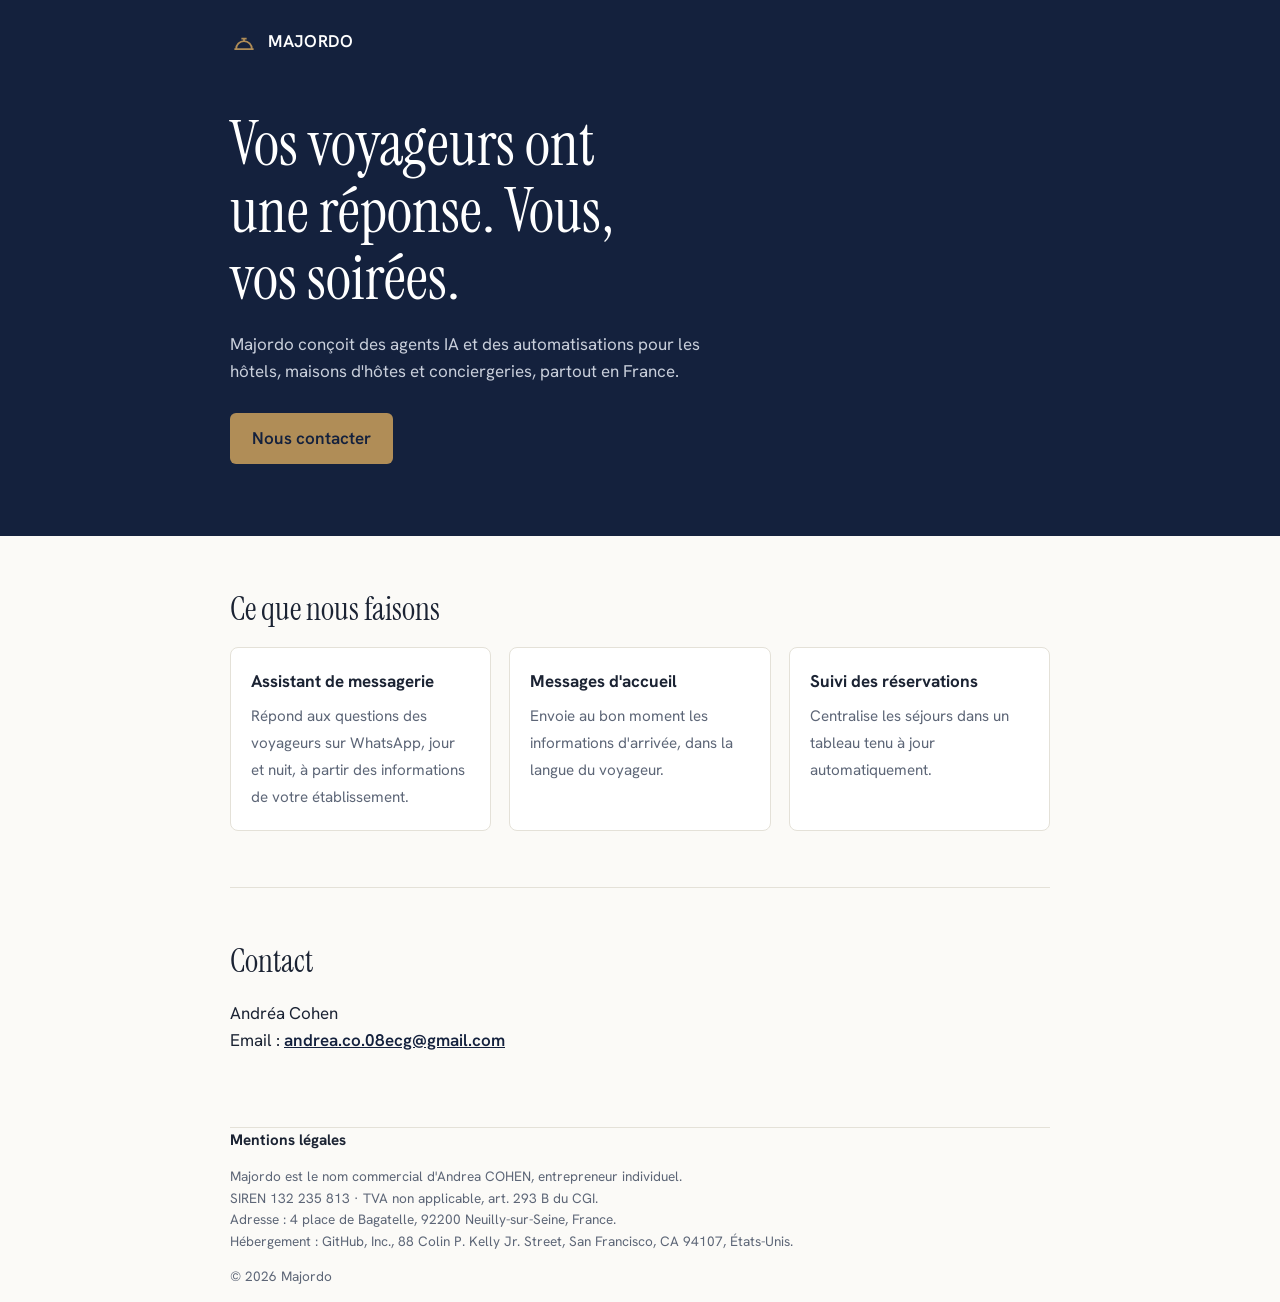
==== commit 1139279e: "Add files via upload" ====
--- a/index.html
+++ b/index.html
@@ -1,575 +1,72 @@
 <!doctype html>
 <html lang="fr">
 <head>
-  <meta charset="utf-8">
-  <meta name="viewport" content="width=device-width, initial-scale=1">
-  <title>Majordo — Agent IA et automatisations pour petits hôtels et conciergeries</title>
-  <meta name="description" content="Majordo installe un agent IA qui répond à vos voyageurs sur WhatsApp, 24 h/24 et dans toutes les langues, envoie les messages d'accueil et ne prévient votre équipe que lorsque c'est nécessaire. Petits hôtels, maisons d'hôtes, conciergeries, partout en France.">
-  <meta name="theme-color" content="#F5F4EF" media="(prefers-color-scheme: light)">
-  <meta name="theme-color" content="#0D1524" media="(prefers-color-scheme: dark)">
-  <link rel="canonical" href="https://majordo.fr/">
-
-  <!-- Open Graph (partage sur WhatsApp, LinkedIn, etc.) -->
-  <meta property="og:type" content="website">
-  <meta property="og:locale" content="fr_FR">
-  <meta property="og:site_name" content="Majordo">
-  <meta property="og:title" content="Majordo — Vos voyageurs ont une réponse. Vous, vos soirées.">
-  <meta property="og:description" content="Un agent IA qui répond à vos voyageurs à toute heure, des messages d'accueil qui partent seuls, une équipe prévenue seulement quand c'est nécessaire.">
-  <meta property="og:url" content="https://majordo.fr/">
-  <meta property="og:image" content="https://majordo.fr/assets/og-image.png">
-  <meta property="og:image:width" content="1200">
-  <meta property="og:image:height" content="630">
-  <meta property="og:image:alt" content="Logo Majordo, une cloche de réception, et le titre : Vos voyageurs ont une réponse. Vous, vos soirées.">
-  <meta name="twitter:card" content="summary_large_image">
-
-  <link rel="icon" href="assets/favicon.svg" type="image/svg+xml">
-  <link rel="apple-touch-icon" href="assets/apple-touch-icon.png">
-
-  <link rel="preconnect" href="https://fonts.googleapis.com">
-  <link rel="preconnect" href="https://fonts.gstatic.com" crossorigin>
-  <link rel="stylesheet" href="https://fonts.googleapis.com/css2?family=Fraunces:ital,opsz,wght@0,9..144,400;0,9..144,500;0,9..144,600;1,9..144,400;1,9..144,500&family=Source+Sans+3:wght@400;500;600;700&display=swap">
-  <link rel="stylesheet" href="styles.css">
-
-  <!-- Applique le thème choisi avant l'affichage (évite un flash) -->
-  <script>
-    (function () {
-      document.documentElement.classList.add("js");
-      try {
-        var t = localStorage.getItem("majordo-theme");
-        if (t === "light" || t === "dark") document.documentElement.setAttribute("data-theme", t);
-      } catch (e) {}
-    })();
-  </script>
+<meta charset="utf-8">
+<meta name="viewport" content="width=device-width, initial-scale=1">
+<title>Majordo · Agents IA pour l'hébergement</title>
+<meta name="description" content="Majordo conçoit des agents IA et des automatisations pour les hôtels, maisons d'hôtes et conciergeries.">
+<link rel="preconnect" href="https://fonts.googleapis.com">
+<link rel="stylesheet" href="https://fonts.googleapis.com/css2?family=Instrument+Serif&family=Hanken+Grotesk:wght@400;500;600&display=swap">
+<style>
+:root{--navy:#14213d;--ink:#1b2333;--muted:#5d6677;--paper:#fbfaf7;--line:#e4e1d8;--brass:#b08d57}
+*{box-sizing:border-box}
+body{margin:0;background:var(--paper);color:var(--ink);font-family:"Hanken Grotesk",system-ui,sans-serif;font-size:17px;line-height:1.6}
+.wrap{max-width:860px;margin:0 auto;padding:0 20px}
+header{background:var(--navy);color:#fff;padding:28px 0 72px}
+.brand{display:flex;align-items:center;gap:10px;font-weight:600;letter-spacing:.04em}
+.brand svg{width:28px;height:28px}
+h1,h2{font-family:"Instrument Serif",Georgia,serif;font-weight:400;line-height:1.1;margin:0}
+h1{font-size:clamp(2.4rem,7vw,3.8rem);margin-top:56px;max-width:16ch}
+header p{color:#c9cfdb;max-width:52ch;margin:18px 0 28px}
+.btn{display:inline-block;background:var(--brass);color:var(--navy);font-weight:600;padding:12px 22px;border-radius:6px;text-decoration:none}
+section{padding:56px 0;border-bottom:1px solid var(--line)}
+h2{font-size:2rem;margin-bottom:20px}
+.grid{display:grid;grid-template-columns:repeat(auto-fit,minmax(220px,1fr));gap:18px}
+.card{background:#fff;border:1px solid var(--line);border-radius:8px;padding:20px}
+.card b{display:block;margin-bottom:6px}
+.card span{color:var(--muted);font-size:.95rem}
+.contact a{color:var(--navy);font-weight:600}
+footer{padding:40px 0;color:var(--muted);font-size:.85rem}
+footer h3{font-size:.95rem;color:var(--ink);margin:0 0 8px}
+</style>
 </head>
 <body>
-  <a class="skip-link" href="#contenu">Aller au contenu</a>
+<header>
+  <div class="wrap">
+    <div class="brand">
+      <svg viewBox="0 0 32 32" fill="none" stroke="#b08d57" stroke-width="2"><path d="M5 24h22M7 24a9 9 0 0 1 18 0M16 15v-3M13 12h6"/></svg>
+      MAJORDO
+    </div>
+    <h1>Vos voyageurs ont une réponse. Vous, vos soirées.</h1>
+    <p>Majordo conçoit des agents IA et des automatisations pour les hôtels, maisons d'hôtes et conciergeries, partout en France.</p>
+    <a class="btn" href="mailto:andrea.co.08ecg@gmail.com">Nous contacter</a>
+  </div>
+</header>
 
-  <!-- Symbole du logo, réutilisé dans la page -->
-  <svg width="0" height="0" style="position:absolute" aria-hidden="true" focusable="false">
-    <symbol id="cloche" viewBox="0 0 32 32">
-      <circle cx="16" cy="7.6" r="1.9" fill="currentColor"/>
-      <rect x="15.1" y="9" width="1.8" height="3" fill="currentColor"/>
-      <path d="M5.5 22.5a10.5 10.5 0 0 1 21 0z" fill="currentColor"/>
-      <path d="M10 19.2a6.6 6.6 0 0 1 3.4-4.3" fill="none" stroke="var(--logo-shine, #fff)" stroke-width="1.2" stroke-linecap="round" opacity=".55"/>
-      <rect x="3" y="23.8" width="26" height="2.6" rx="1.3" fill="currentColor"/>
-    </symbol>
-    <symbol id="coche" viewBox="0 0 20 20">
-      <path d="M4.5 10.5l3.5 3.5 7.5-8" fill="none" stroke="currentColor" stroke-width="1.8" stroke-linecap="round" stroke-linejoin="round"/>
-    </symbol>
-  </svg>
+<main class="wrap">
+  <section>
+    <h2>Ce que nous faisons</h2>
+    <div class="grid">
+      <div class="card"><b>Assistant de messagerie</b><span>Répond aux questions des voyageurs sur WhatsApp, jour et nuit, à partir des informations de votre établissement.</span></div>
+      <div class="card"><b>Messages d'accueil</b><span>Envoie au bon moment les informations d'arrivée, dans la langue du voyageur.</span></div>
+      <div class="card"><b>Suivi des réservations</b><span>Centralise les séjours dans un tableau tenu à jour automatiquement.</span></div>
+    </div>
+  </section>
 
-  <header class="site-header" id="haut">
-    <div class="container header-inner">
-      <a class="logo" href="#haut" aria-label="Majordo, retour en haut de page">
-        <svg class="logo-mark" aria-hidden="true"><use href="#cloche"/></svg>
-        <span class="logo-word">Majordo</span>
-      </a>
-      <nav class="main-nav" aria-label="Navigation principale">
-        <ul>
-          <li><a href="#approche">Approche</a></li>
-          <li><a href="#formules">Formules</a></li>
-          <li><a href="#deroulement">Déroulement</a></li>
-          <li><a href="#faq">Questions</a></li>
-        </ul>
-      </nav>
-      <div class="header-actions">
-        <button class="theme-toggle" type="button" aria-label="Activer le mode sombre" data-theme-toggle>
-          <svg class="icon-moon" viewBox="0 0 24 24" aria-hidden="true"><path d="M20 14.5A8 8 0 0 1 9.5 4a8 8 0 1 0 10.5 10.5z" fill="none" stroke="currentColor" stroke-width="1.6" stroke-linejoin="round"/></svg>
-          <svg class="icon-sun" viewBox="0 0 24 24" aria-hidden="true"><circle cx="12" cy="12" r="4" fill="none" stroke="currentColor" stroke-width="1.6"/><path d="M12 2.5v2.2M12 19.3v2.2M2.5 12h2.2M19.3 12h2.2M5.3 5.3l1.6 1.6M17.1 17.1l1.6 1.6M5.3 18.7l1.6-1.6M17.1 6.9l1.6-1.6" stroke="currentColor" stroke-width="1.6" stroke-linecap="round"/></svg>
-        </button>
-        <a class="btn btn-small" href="#contact">Parlons-en</a>
-      </div>
-    </div>
-  </header>
+  <section class="contact">
+    <h2>Contact</h2>
+    <p>Andréa Cohen<br>
+    Email : <a href="mailto:andrea.co.08ecg@gmail.com">andrea.co.08ecg@gmail.com</a></p>
+  </section>
+</main>
 
-  <main id="contenu">
-
-    <!-- 1. HÉROS -->
-    <section class="hero" aria-labelledby="titre-principal">
-      <div class="container hero-grid">
-        <div class="hero-text">
-          <p class="eyebrow">Agents IA pour l'hébergement</p>
-          <h1 id="titre-principal">Vos voyageurs ont une réponse. <em>Vous, vos soirées.</em></h1>
-          <p class="lead">Un agent IA qui répond à vos voyageurs à toute heure, des messages d'accueil qui partent seuls, et une équipe prévenue seulement quand c'est nécessaire.</p>
-          <ul class="hero-points" aria-label="En bref">
-            <li>Sur WhatsApp, 24 h/24</li>
-            <li>Toutes les langues</li>
-            <li>Partout en France, à distance</li>
-          </ul>
-          <div class="hero-cta">
-            <a class="btn btn-primary" href="#contact">Parlons de votre établissement</a>
-            <a class="link-arrow" href="#formules">Voir les formules</a>
-          </div>
-          <p class="hero-for">Pour les petits hôtels, maisons d'hôtes et conciergeries en arrivée autonome.</p>
-        </div>
-
-        <figure class="flow" aria-labelledby="flow-titre">
-          <figcaption id="flow-titre" class="flow-title">Comment ça fonctionne</figcaption>
-          <ol class="flow-steps">
-            <li>
-              <span class="flow-step-title">Un voyageur écrit</span>
-              <span class="flow-step-text">Sur WhatsApp, à n'importe quelle heure, dans sa langue.</span>
-            </li>
-            <li>
-              <span class="flow-step-title">L'agent répond</span>
-              <span class="flow-step-text">À partir des informations de votre établissement. Il vérifie le séjour avant de donner un accès.</span>
-            </li>
-            <li>
-              <span class="flow-step-title">Vous êtes prévenu si besoin</span>
-              <span class="flow-step-text">Alertes classées&nbsp;:</span>
-              <span class="flow-tags"><span>Urgence</span><span>Intervention</span><span>Demande commerciale</span></span>
-            </li>
-          </ol>
-          <p class="flow-foot">Et le jour de l'arrivée, le message d'accueil part tout seul.</p>
-        </figure>
-      </div>
-    </section>
-
-    <!-- 2. LE CONSTAT + CALCULATEUR -->
-    <section class="section" id="constat" aria-labelledby="titre-constat">
-      <div class="container">
-        <div class="split">
-          <div>
-            <p class="eyebrow">Le constat</p>
-            <h2 id="titre-constat">En arrivée autonome, tout passe par messages.</h2>
-            <p>Codes, wifi, accès, équipements, bonnes adresses&nbsp;: les mêmes questions reviennent chaque jour. Souvent le soir, souvent en plusieurs langues, et toujours au moment où vous faites autre chose.</p>
-          </div>
-          <div class="questions">
-            <p class="questions-label">Les questions qui reviennent</p>
-            <ul>
-              <li lang="fr">«&nbsp;Quel est le code de la porte&nbsp;?&nbsp;»</li>
-              <li lang="fr">«&nbsp;Le mot de passe du wifi&nbsp;?&nbsp;»</li>
-              <li lang="fr">«&nbsp;Où est le fer à repasser&nbsp;?&nbsp;»</li>
-              <li lang="fr">«&nbsp;Un restaurant près d'ici&nbsp;?&nbsp;»</li>
-              <li lang="en">“How do I get in after 10 pm?”</li>
-              <li lang="de">„Wie funktioniert die Kaffeemaschine?“</li>
-            </ul>
-          </div>
-        </div>
-
-        <div class="calc" id="calculateur" aria-labelledby="titre-calc">
-          <div class="calc-head">
-            <h3 id="titre-calc">Combien de temps cela vous prend-il&nbsp;?</h3>
-            <p>Faites le calcul avec vos propres chiffres.</p>
-          </div>
-          <form class="calc-form" data-calc onsubmit="return false">
-            <div class="calc-field">
-              <label for="calc-messages">Messages de voyageurs reçus par jour</label>
-              <div class="calc-input">
-                <input type="range" id="calc-messages-range" min="1" max="100" step="1" value="15" aria-hidden="true" tabindex="-1" data-sync="calc-messages">
-                <input type="number" id="calc-messages" inputmode="numeric" min="0" max="1000" step="1" value="15">
-              </div>
-            </div>
-            <div class="calc-field">
-              <label for="calc-minutes">Minutes passées par message, en moyenne</label>
-              <div class="calc-input">
-                <input type="range" id="calc-minutes-range" min="1" max="20" step="1" value="3" aria-hidden="true" tabindex="-1" data-sync="calc-minutes">
-                <input type="number" id="calc-minutes" inputmode="decimal" min="0" max="120" step="0.5" value="3">
-              </div>
-            </div>
-            <output class="calc-result" for="calc-messages calc-minutes" aria-live="polite">
-              <span class="calc-result-label">Temps passé à répondre</span>
-              <span class="calc-result-value" data-calc-hours>22 h 30</span>
-              <span class="calc-result-unit">par mois</span>
-              <span class="calc-result-sub" data-calc-sub>soit environ 5 h 15 par semaine</span>
-            </output>
-          </form>
-          <p class="calc-note">Estimation sur 30 jours, à partir de vos chiffres. Elle ne dit pas ce qu'un agent vous ferait gagner&nbsp;: cela dépend de vos messages, et c'est justement ce que l'on regarde ensemble au premier échange.</p>
-        </div>
-      </div>
-    </section>
-
-    <!-- 3. MON APPROCHE -->
-    <section class="section section-alt" id="approche" aria-labelledby="titre-approche">
-      <div class="container">
-        <p class="eyebrow">Mon approche</p>
-        <h2 id="titre-approche" class="h2-large">On commence par ce qui vous prend le plus de temps.</h2>
-        <ul class="approach-cases">
-          <li><span>Pour l'un,</span> ce sont les messages.</li>
-          <li><span>Pour l'autre,</span> le ménage.</li>
-          <li><span>Pour un troisième,</span> les comptes aux propriétaires.</li>
-        </ul>
-        <div class="approach-steps">
-          <p><strong>D'abord, un échange</strong> pour mesurer où part votre temps.</p>
-          <p><strong>Ensuite, une proposition</strong> qui s'attaque en premier à ce point-là.</p>
-        </div>
-        <p class="approach-note">Les formules ci-dessous sont un point de départ, pas un cadre figé.</p>
-      </div>
-    </section>
-
-    <!-- 4. UN AGENT FORMÉ SUR VOTRE ÉTABLISSEMENT -->
-    <section class="section" id="agent" aria-labelledby="titre-agent">
-      <div class="container">
-        <div class="section-head">
-          <p class="eyebrow">Sur mesure</p>
-          <h2 id="titre-agent">Un agent formé sur votre établissement.</h2>
-          <p>Il ne répond pas «&nbsp;en général&nbsp;». Il connaît vos lieux, vos règles et vos tarifs, organisés en six blocs que nous remplissons ensemble.</p>
-        </div>
-        <ol class="blocks">
-          <li>
-            <h3>Les logements</h3>
-            <p>Chambres, suites ou appartements&nbsp;: capacité, configuration, particularités de chacun.</p>
-          </li>
-          <li>
-            <h3>L'arrivée et l'accès</h3>
-            <p>Horaires, itinéraire, boîte à clés, digicode. Les accès ne sont donnés qu'après vérification du séjour.</p>
-          </li>
-          <li>
-            <h3>Les équipements</h3>
-            <p>Wifi, chauffage, cuisine, et le mode d'emploi de chaque appareil, de la machine à café au lave-linge.</p>
-          </li>
-          <li>
-            <h3>Les règles de la maison</h3>
-            <p>Horaires, bruit, animaux, tabac, heure et consignes de départ.</p>
-          </li>
-          <li>
-            <h3>Les services et tarifs</h3>
-            <p>Ce que vous proposez, à quel prix, et ce qui doit d'abord être validé par vous.</p>
-          </li>
-          <li>
-            <h3>Le quartier</h3>
-            <p>Restaurants, commerces, transports, pharmacie&nbsp;: les adresses que vous recommandez.</p>
-          </li>
-        </ol>
-      </div>
-    </section>
-
-    <!-- 5–7. FORMULES, INCLUS, OPTIONS -->
-    <section class="section section-alt" id="formules" aria-labelledby="titre-formules">
-      <div class="container">
-        <div class="section-head section-head-center">
-          <p class="eyebrow">Les formules</p>
-          <h2 id="titre-formules">Deux points de départ.</h2>
-          <p>À choisir avec ou sans engagement.</p>
-        </div>
-
-        <fieldset class="switch" data-billing>
-          <legend class="visually-hidden">Type d'engagement</legend>
-          <input type="radio" name="billing" id="billing-flex" value="flex" checked>
-          <label for="billing-flex">Sans engagement</label>
-          <input type="radio" name="billing" id="billing-commit" value="commit">
-          <label for="billing-commit">Engagement 12&nbsp;mois</label>
-        </fieldset>
-
-        <div class="plans">
-          <article class="plan plan-ink" aria-labelledby="plan-accueil">
-            <header class="plan-head">
-              <h3 id="plan-accueil">Accueil Autonome</h3>
-              <p class="plan-for">Petit hôtel, maison d'hôtes</p>
-            </header>
-            <p class="plan-price" aria-live="polite">
-              <span class="plan-amount"><span data-flex="59" data-commit="89">59</span>&nbsp;€</span>
-              <span class="plan-per">/ mois</span>
-            </p>
-            <p class="plan-setup" data-flex="+ 490 € de mise en place · sans engagement" data-commit="Mise en place offerte · engagement 12 mois">+ 490 € de mise en place · sans engagement</p>
-            <ul class="plan-list">
-              <li><svg aria-hidden="true"><use href="#coche"/></svg>Agent IA sur WhatsApp, 24 h/24, multilingue, qui vérifie le séjour avant de donner un accès</li>
-              <li><svg aria-hidden="true"><use href="#coche"/></svg>Alertes classées&nbsp;: urgence, intervention, demande commerciale</li>
-              <li><svg aria-hidden="true"><use href="#coche"/></svg>Message d'accueil automatique le jour de l'arrivée, en français et en anglais</li>
-              <li><svg aria-hidden="true"><use href="#coche"/></svg>Tableau des séjours alimenté depuis votre logiciel de réservation</li>
-            </ul>
-            <a class="btn btn-brass" href="#contact" data-plan-link="Accueil Autonome">En parler</a>
-          </article>
-
-          <article class="plan" aria-labelledby="plan-conciergerie">
-            <header class="plan-head">
-              <h3 id="plan-conciergerie">Conciergerie</h3>
-              <p class="plan-for">À partir de 10 logements</p>
-            </header>
-            <p class="plan-price" aria-live="polite">
-              <span class="plan-amount"><span data-flex="12" data-commit="15">12</span>&nbsp;€</span>
-              <span class="plan-per">/ logement / mois</span>
-            </p>
-            <p class="plan-setup" data-flex="+ 990 € de mise en place · sans engagement" data-commit="Mise en place offerte · engagement 12 mois">+ 990 € de mise en place · sans engagement</p>
-            <ul class="plan-list">
-              <li class="plan-list-lead"><svg aria-hidden="true"><use href="#coche"/></svg>Tout ce que comprend Accueil Autonome, plus&nbsp;:</li>
-              <li><svg aria-hidden="true"><use href="#coche"/></svg>Informations et messages propres à chaque logement</li>
-              <li><svg aria-hidden="true"><use href="#coche"/></svg>Alertes réparties entre vos équipes</li>
-              <li><svg aria-hidden="true"><use href="#coche"/></svg>Branchement sur votre outil de gestion existant</li>
-            </ul>
-            <a class="btn btn-outline" href="#contact" data-plan-link="Conciergerie">En parler</a>
-          </article>
-        </div>
-        <p class="plans-note">Tarifs indicatifs, ajustés après le premier échange.</p>
-
-        <div class="extras">
-          <div class="extras-col">
-            <h3 class="h-rule">Inclus dans l'abonnement</h3>
-            <ul class="check-list">
-              <li><svg aria-hidden="true"><use href="#coche"/></svg>Hébergement et fonctionnement</li>
-              <li><svg aria-hidden="true"><use href="#coche"/></svg>Coûts de l'IA et de WhatsApp, en usage normal</li>
-              <li><svg aria-hidden="true"><use href="#coche"/></svg>Surveillance, et intervention en cas d'erreur</li>
-              <li><svg aria-hidden="true"><use href="#coche"/></svg>1 heure d'ajustements par mois</li>
-            </ul>
-          </div>
-          <div class="extras-col">
-            <h3 class="h-rule">Options</h3>
-            <dl class="menu">
-              <div class="menu-row">
-                <dt>Fiche Google Business optimisée</dt>
-                <dd>190&nbsp;€</dd>
-              </div>
-              <div class="menu-row">
-                <dt>Demande d'avis automatique</dt>
-                <dd>190&nbsp;€ + 15&nbsp;€/mois</dd>
-              </div>
-              <div class="menu-row">
-                <dt>Logiciel de réservation</dt>
-                <dd>Sur devis</dd>
-              </div>
-            </dl>
-          </div>
-        </div>
-      </div>
-    </section>
-
-    <!-- 8. ALLER PLUS LOIN -->
-    <section class="section section-ink" id="sur-mesure" aria-labelledby="titre-sur-mesure">
-      <div class="container">
-        <div class="section-head">
-          <p class="eyebrow">Aller plus loin</p>
-          <h2 id="titre-sur-mesure">Tout le séjour peut s'automatiser, étape par étape.</h2>
-          <p>Au-delà des messages, d'autres tâches peuvent être prises en charge sur mesure, quand vous en avez besoin.</p>
-        </div>
-        <ol class="timeline">
-          <li>
-            <h3>Avant l'arrivée</h3>
-            <p>Confirmation, informations pratiques, heure d'arrivée, services proposés.</p>
-          </li>
-          <li>
-            <h3>Pendant le séjour</h3>
-            <p>Réponses aux questions, demandes de services, suivi des incidents.</p>
-          </li>
-          <li>
-            <h3>Opérations</h3>
-            <p>Ménage, linge, interventions&nbsp;: les bonnes personnes prévenues au bon moment.</p>
-          </li>
-          <li>
-            <h3>Après le départ</h3>
-            <p>Demande d'avis, fidélisation, factures.</p>
-          </li>
-          <li>
-            <h3>Pilotage</h3>
-            <p>Rapports d'activité, et un rapport par propriétaire pour les conciergeries.</p>
-          </li>
-        </ol>
-      </div>
-    </section>
-
-    <!-- 9. COMMENT ÇA SE PASSE -->
-    <section class="section" id="deroulement" aria-labelledby="titre-deroulement">
-      <div class="container">
-        <div class="section-head">
-          <p class="eyebrow">Comment ça se passe</p>
-          <h2 id="titre-deroulement">Cinq étapes, sans jargon.</h2>
-        </div>
-        <ol class="steps">
-          <li>
-            <h3>Un échange de 30&nbsp;minutes</h3>
-            <p>Par téléphone ou en visio. On regarde où part votre temps.</p>
-          </li>
-          <li>
-            <h3>Une proposition chiffrée</h3>
-            <p>Claire, écrite, centrée sur ce qui vous pèse le plus.</p>
-          </li>
-          <li>
-            <h3>La mise en place</h3>
-            <p>Environ deux semaines. Je m'occupe de la technique.</p>
-          </li>
-          <li>
-            <h3>30 jours d'ajustements offerts</h3>
-            <p>On affine les réponses à partir des vrais messages.</p>
-          </li>
-          <li>
-            <h3>Un suivi mensuel</h3>
-            <p>Un point régulier, et des corrections quand il le faut.</p>
-          </li>
-        </ol>
-      </div>
-    </section>
-
-    <!-- RÉFÉRENCES -->
-    <section class="section section-alt" id="references" aria-labelledby="titre-references">
-      <div class="container">
-        <div class="section-head">
-          <p class="eyebrow">Références</p>
-          <h2 id="titre-references">Un premier établissement accompagné.</h2>
-        </div>
-        <div class="refs">
-          <div class="ref-main">
-            <p class="ref-name">Le XV Cannes</p>
-            <p class="ref-desc">7 suites en arrivée autonome</p>
-          </div>
-          <div class="placeholder" role="note">
-            <span class="placeholder-tag">À venir</span>
-            <p>Témoignage du gérant</p>
-          </div>
-          <div class="placeholder" role="note">
-            <span class="placeholder-tag">À venir</span>
-            <p>Résultats mesurés après quelques mois</p>
-          </div>
-        </div>
-      </div>
-    </section>
-
-    <!-- 10. ENGAGEMENTS -->
-    <section class="section" id="engagements" aria-labelledby="titre-engagements">
-      <div class="container">
-        <div class="section-head">
-          <p class="eyebrow">Mes engagements</p>
-          <h2 id="titre-engagements">Ce que l'agent ne fera jamais, et ce que je vous garantis.</h2>
-        </div>
-        <ul class="promises">
-          <li>
-            <svg aria-hidden="true"><use href="#coche"/></svg>
-            <p><strong>Aucun prix, remise ou prolongation sans votre accord.</strong> Ces demandes vous sont transmises.</p>
-          </li>
-          <li>
-            <svg aria-hidden="true"><use href="#coche"/></svg>
-            <p><strong>Aucun code sensible communiqué</strong> à quelqu'un dont le séjour n'est pas vérifié.</p>
-          </li>
-          <li>
-            <svg aria-hidden="true"><use href="#coche"/></svg>
-            <p><strong>Il dit honnêtement qu'il est un assistant automatique</strong> et passe la main à un humain dès que nécessaire.</p>
-          </li>
-          <li>
-            <svg aria-hidden="true"><use href="#coche"/></svg>
-            <p><strong>Vos données vous sont rendues</strong> si vous arrêtez, et ce qui a été construit peut être racheté.</p>
-          </li>
-          <li>
-            <svg aria-hidden="true"><use href="#coche"/></svg>
-            <p><strong>Pas besoin d'accéder à votre boîte mail personnelle.</strong></p>
-          </li>
-        </ul>
-      </div>
-    </section>
-
-    <!-- 11. FAQ -->
-    <section class="section section-alt" id="faq" aria-labelledby="titre-faq">
-      <div class="container container-narrow">
-        <div class="section-head">
-          <p class="eyebrow">Questions fréquentes</p>
-          <h2 id="titre-faq">Vos questions, sans détour.</h2>
-        </div>
-        <div class="faq">
-          <details>
-            <summary>Et si l'IA se trompe&nbsp;?</summary>
-            <div class="faq-body">
-              <p>L'agent répond uniquement à partir des informations de votre établissement, que vous avez relues. Quand il ne sait pas, il le dit et vous prévient plutôt que d'inventer. Les sujets sensibles (prix, remises, prolongations, codes) sont verrouillés. Je surveille le fonctionnement et j'interviens en cas d'erreur&nbsp;; les 30&nbsp;premiers jours servent justement à corriger ce qui doit l'être.</p>
-            </div>
-          </details>
-          <details>
-            <summary>Mes voyageurs préfèrent parler à un humain.</summary>
-            <div class="faq-body">
-              <p>L'agent se présente comme un assistant automatique, sans faire semblant. Dès qu'un voyageur demande une personne, ou que la situation l'exige, la demande vous est transmise. Dans les faits, beaucoup de questions (wifi, code, horaires) attendent surtout une réponse rapide&nbsp;; vous gardez la main sur tout le reste.</p>
-            </div>
-          </details>
-          <details>
-            <summary>Que deviennent mes données et celles de mes voyageurs&nbsp;?</summary>
-            <div class="faq-body">
-              <p>Elles servent uniquement à faire fonctionner votre service. Je n'ai pas besoin d'accéder à votre boîte mail personnelle. Les outils utilisés et l'endroit où les données sont hébergées vous sont présentés dans la proposition. Si vous arrêtez, vos données vous sont rendues.</p>
-            </div>
-          </details>
-          <details>
-            <summary>Quel logiciel de réservation faut-il&nbsp;?</summary>
-            <div class="faq-body">
-              <p>Vous gardez le vôtre. Le tableau des séjours est alimenté depuis votre logiciel actuel&nbsp;; la manière de s'y brancher dépend de ce qu'il permet, et on le vérifie lors du premier échange. Si vous n'en avez pas, un logiciel de réservation peut être mis en place sur devis.</p>
-            </div>
-          </details>
-          <details>
-            <summary>Combien de temps pour démarrer&nbsp;?</summary>
-            <div class="faq-body">
-              <p>Comptez environ deux semaines entre la validation de la proposition et la mise en service. De votre côté, il faut surtout rassembler les informations de l'établissement (accès, équipements, règles, adresses)&nbsp;: je vous guide, et aucune compétence technique n'est nécessaire.</p>
-            </div>
-          </details>
-          <details>
-            <summary>Que se passe-t-il si j'arrête&nbsp;?</summary>
-            <div class="faq-body">
-              <p>Sans engagement, vous arrêtez quand vous le souhaitez, selon les conditions prévues dans la proposition. Avec l'engagement de 12&nbsp;mois, l'abonnement court jusqu'à son terme. Dans les deux cas, vos données vous sont rendues, et vous pouvez racheter ce qui a été construit pour continuer à l'utiliser.</p>
-            </div>
-          </details>
-        </div>
-      </div>
-    </section>
-
-    <!-- 12. CONTACT -->
-    <section class="section" id="contact" aria-labelledby="titre-contact">
-      <div class="container contact-grid">
-        <div class="contact-intro">
-          <p class="eyebrow">Contact</p>
-          <h2 id="titre-contact">Parlons de votre établissement.</h2>
-          <p>Trente minutes, par téléphone ou en visio, pour voir où part votre temps et ce qui peut être pris en charge. Sans engagement.</p>
-
-          <div class="founder">
-            <div class="founder-mono" aria-hidden="true">AC</div>
-            <div>
-              <p class="founder-name">Andréa Cohen</p>
-              <p class="founder-role">Fondateur de Majordo, étudiant à l'ESCP Business School. Basé à Paris, j'interviens partout en France, à distance.</p>
-            </div>
-          </div>
-
-          <p class="contact-direct">Vous préférez écrire directement&nbsp;?<br>
-            <a data-contact-email href="#contact">par email</a><span data-contact-phone-wrap hidden> · <a data-contact-phone href="#contact"></a></span>
-          </p>
-        </div>
-
-        <form class="contact-form" data-contact-form novalidate>
-          <div class="field">
-            <label for="f-nom">Votre nom <span class="req" aria-hidden="true">*</span></label>
-            <input id="f-nom" name="nom" type="text" autocomplete="name" required maxlength="120" aria-describedby="f-nom-err">
-            <p class="field-error" id="f-nom-err" aria-live="polite"></p>
-          </div>
-          <div class="field">
-            <label for="f-etab">Votre établissement <span class="req" aria-hidden="true">*</span></label>
-            <input id="f-etab" name="etablissement" type="text" autocomplete="organization" required maxlength="160" aria-describedby="f-etab-err">
-            <p class="field-error" id="f-etab-err" aria-live="polite"></p>
-          </div>
-          <div class="field">
-            <label for="f-logements">Nombre de logements <span class="req" aria-hidden="true">*</span></label>
-            <input id="f-logements" name="logements" type="number" inputmode="numeric" min="1" max="2000" step="1" required aria-describedby="f-logements-err">
-            <p class="field-error" id="f-logements-err" aria-live="polite"></p>
-          </div>
-          <div class="field">
-            <label for="f-contact">Email ou téléphone <span class="req" aria-hidden="true">*</span></label>
-            <input id="f-contact" name="contact" type="text" autocomplete="email" required maxlength="160" aria-describedby="f-contact-hint f-contact-err">
-            <p class="field-hint" id="f-contact-hint">Pour que je puisse vous recontacter.</p>
-            <p class="field-error" id="f-contact-err" aria-live="polite"></p>
-          </div>
-          <div class="field">
-            <label for="f-message">Votre message <span class="field-optional">(facultatif)</span></label>
-            <textarea id="f-message" name="message" rows="4" maxlength="2000" placeholder="Ce qui vous prend le plus de temps aujourd'hui, vos disponibilités…"></textarea>
-          </div>
-          <!-- Champ piège anti-robots : laissé vide par les humains -->
-          <div class="hp" aria-hidden="true">
-            <label for="f-site">Ne pas remplir</label>
-            <input id="f-site" name="site_web" type="text" tabindex="-1" autocomplete="off">
-          </div>
-          <p class="form-legal"><span class="req" aria-hidden="true">*</span> Champs obligatoires. Vos informations servent uniquement à vous recontacter. <a href="mentions-legales.html#donnees">En savoir plus</a>.</p>
-          <button class="btn btn-primary btn-block" type="submit" data-submit>Envoyer ma demande</button>
-          <div class="form-status" data-form-status role="status" aria-live="polite" tabindex="-1"></div>
-        </form>
-      </div>
-    </section>
-  </main>
-
-  <footer class="site-footer">
-    <div class="container footer-inner">
-      <div class="footer-brand">
-        <a class="logo" href="#haut" aria-label="Majordo, retour en haut de page">
-          <svg class="logo-mark" aria-hidden="true"><use href="#cloche"/></svg>
-          <span class="logo-word">Majordo</span>
-        </a>
-        <p>Agents IA et automatisations pour petits hôtels, maisons d'hôtes et conciergeries. Partout en France, à distance.</p>
-      </div>
-      <ul class="footer-links">
-        <li><a data-contact-email data-keep-text href="#contact">Écrire un email</a></li>
-        <li><a href="#contact">Demander un échange</a></li>
-        <li><a href="mentions-legales.html">Mentions légales et confidentialité</a></li>
-      </ul>
-      <p class="footer-legal">© <span data-year>2026</span> Majordo · Andréa Cohen, entrepreneur individuel · TVA non applicable, art. 293&nbsp;B du CGI</p>
-    </div>
-  </footer>
-
-  <script src="script.js" defer></script>
+<footer class="wrap">
+  <h3>Mentions légales</h3>
+  <p>Majordo est le nom commercial d'Andrea COHEN, entrepreneur individuel.<br>
+  SIREN 132 235 813 · TVA non applicable, art. 293 B du CGI.<br>
+  Adresse : 4 place de Bagatelle, 92200 Neuilly-sur-Seine, France.<br>
+  Hébergement : GitHub, Inc., 88 Colin P. Kelly Jr. Street, San Francisco, CA 94107, États-Unis.</p>
+  <p>© 2026 Majordo</p>
+</footer>
 </body>
 </html>
